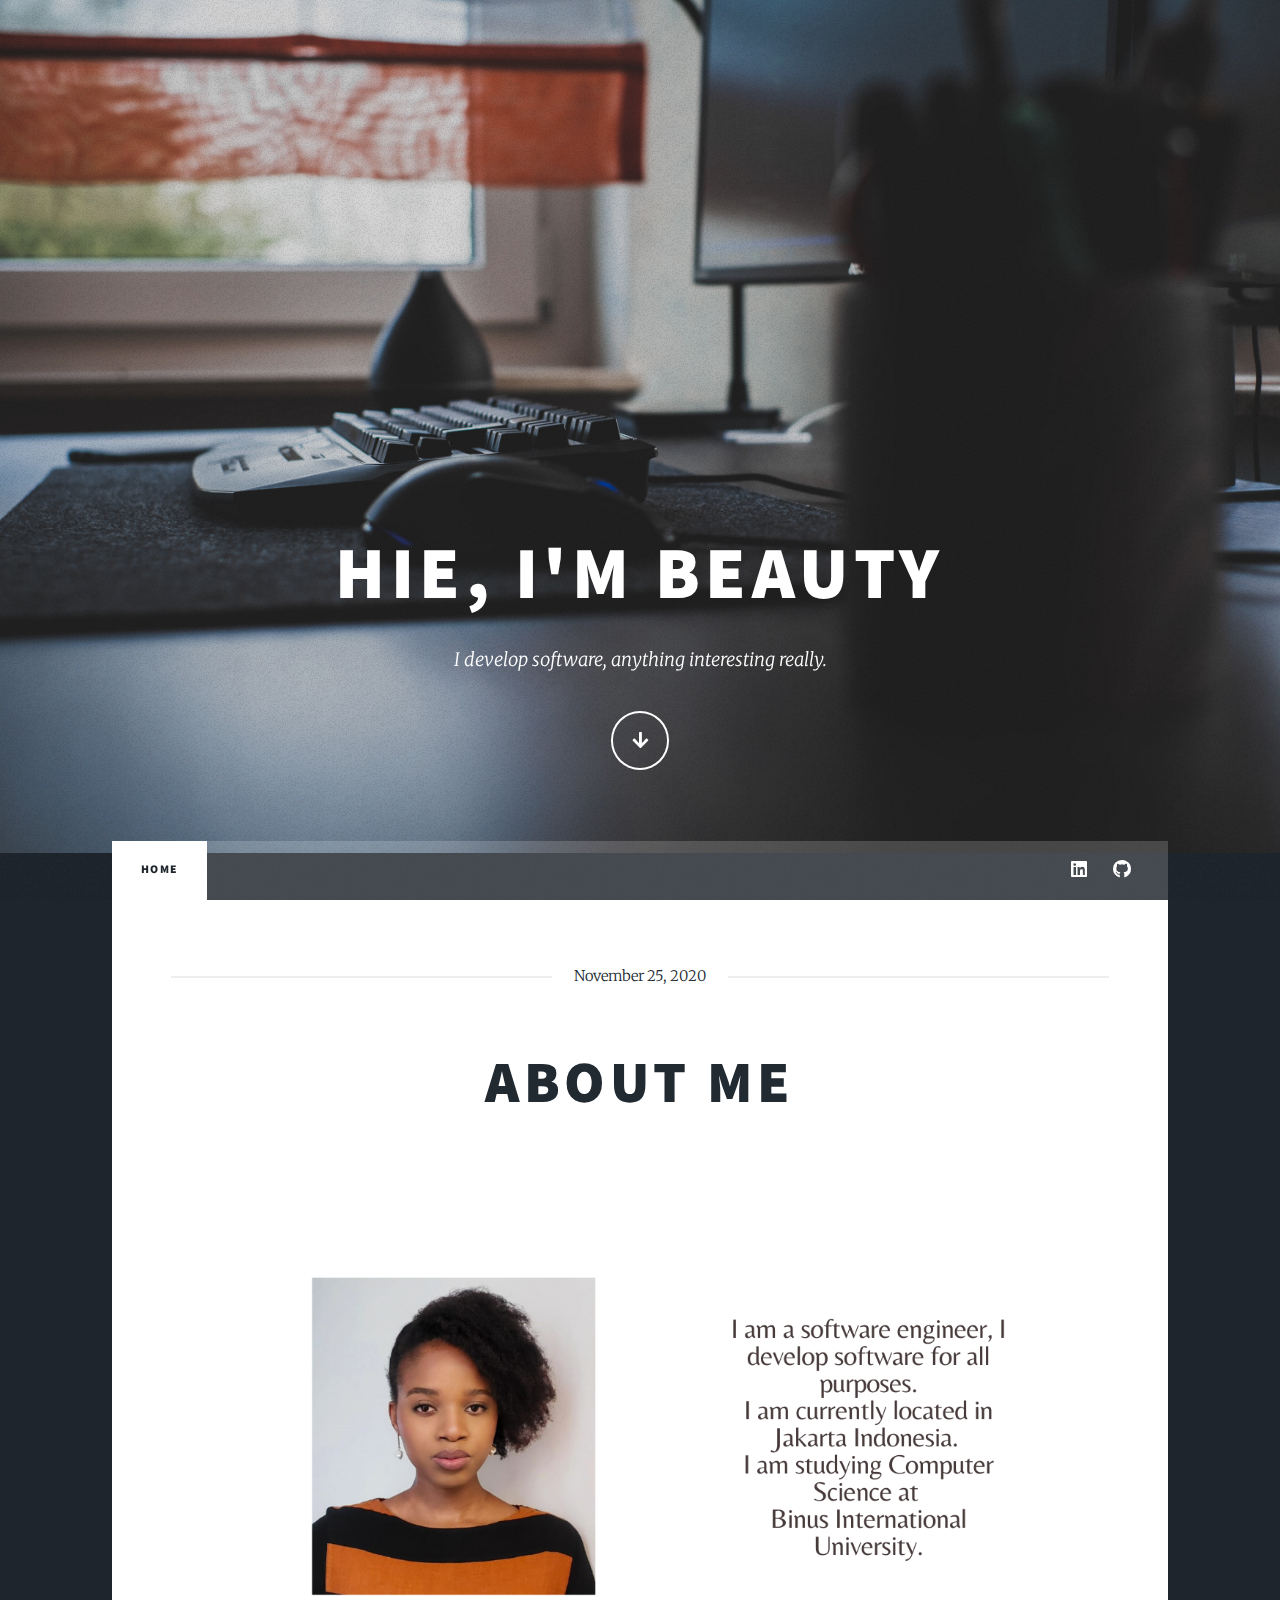
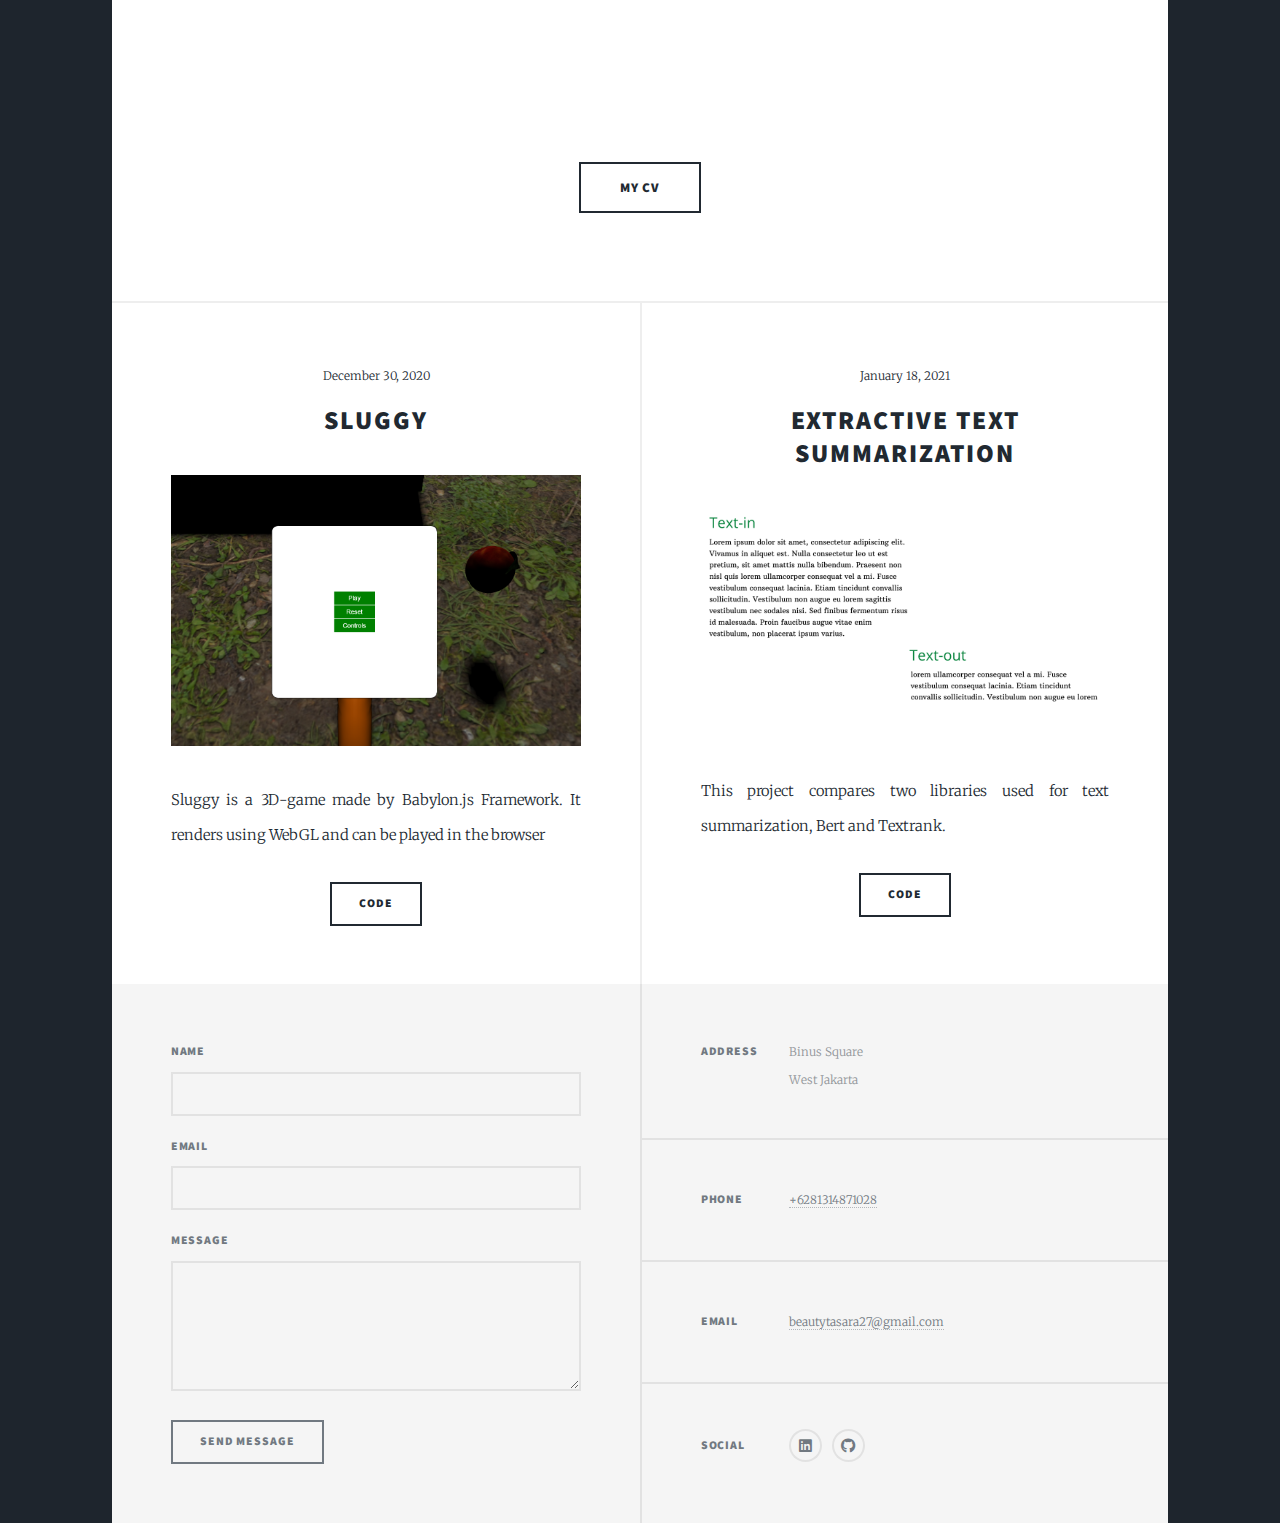
==== index.html @ e4f22d91 "initial commit" ====
<!DOCTYPE HTML>

<html>
	<head>
		<title>Portfolio by Tatenda</title>
		<meta charset="utf-8" />
		<meta name="viewport" content="width=device-width, initial-scale=1, user-scalable=no" />
		<link rel="stylesheet" href="assets/css/main.css" />
		<noscript><link rel="stylesheet" href="assets/css/noscript.css" /></noscript>
	</head>
	<body class="is-preload">

		<!-- Wrapper -->
			<div id="wrapper" class="fade-in">

				<!-- Intro -->
					<div id="intro">
						<h1>Hie, I'm Beauty</h1>
						<p>I develop software, anything interesting really.</p>
						<ul class="actions">
							<li><a href="#header" class="button icon solid solo fa-arrow-down scrolly">Continue</a></li>
						</ul>
					</div>

				<!-- Header -->
					<header id="header">
						<a href="index.html" class="logo">Portfolio</a>
					</header>

				<!-- Nav -->
					<nav id="nav">
						<ul class="links">
							<li class="active"><a href="index.html">Home</a></li>
						</ul>
						<ul class="icons">
							<li><a href="https://www.linkedin.com/in/beauty-tasara-263a631b1" class="icon brands fa-linkedin"><span class="label">Linkedin</span></a></li>
							<li><a href="https://github.com/beautytasara27" class="icon brands fa-github"><span class="label">GitHub</span></a></li>
						</ul>
					</nav>

				<!-- Main -->
					<div id="main">

						<!-- Featured Post -->
							<article class="post featured">
								<header class="major">
									<span class="date">November 25, 2020</span>
									<h2><a href="generic.html">About me</a></h2>
									
								</header>
								<a href="#" class="image main"><img src="images/white.png" alt="" /></a>
								<ul class="actions special">
									<li><a href="https://europa.eu/!tB99vh" class="button large">My CV</a></li>
								</ul>
							</article>

						<!-- Posts -->
							<section class="posts">
								<article>
									<header>
										<span class="date">December 30, 2020</span>
										<h2>Sluggy</h2>
									</header>
									<a href="#" class="image fit"><img src="images/snake.png" alt="" /></a>
									<p>Sluggy is a 3D-game made by Babylon.js Framework. It renders using WebGL and can be played in the browser</p>
									<ul class="actions special">
										<li><a href="https://github.com/beautytasara27/Snake-3D" class="button">Code</a></li>
									</ul>
								</article>
								<article>
									<header>
										<span class="date">January 18, 2021</span>
										<h2><a href="https://docs.google.com/document/d/1-pWzr6bFxeD4vVXHt_oLM9utZjevt7snYj-57j9zfyo/edit?usp=sharing" >Extractive Text Summarization</a></h2>
									</header>
									<a href="#" class="image fit"><img src="images/summarization.png" alt="" /></a>
									<p>This project compares two libraries used for text summarization, Bert and Textrank.</p>
									<ul class="actions special">
										<li><a href="#" class="button">Code</a></li>
									</ul>
								</article>
								<!--<article>
									<header>
										<span class="date">April 18, 2017</span>
										<h2><a href="#">Ante mattis<br />
										interdum dolor</a></h2>
									</header>
									<a href="#" class="image fit"><img src="images/pic04.jpg" alt="" /></a>
									<p>Donec eget ex magna. Interdum et malesuada fames ac ante ipsum primis in faucibus. Pellentesque venenatis dolor imperdiet dolor mattis sagittis magna etiam.</p>
									<ul class="actions special">
										<li><a href="#" class="button">Full Story</a></li>
									</ul>
								</article>
								<article>
									<header>
										<span class="date">April 14, 2017</span>
										<h2><a href="#">Tempus sed<br />
										nulla imperdiet</a></h2>
									</header>
									<a href="#" class="image fit"><img src="images/pic05.jpg" alt="" /></a>
									<p>Donec eget ex magna. Interdum et malesuada fames ac ante ipsum primis in faucibus. Pellentesque venenatis dolor imperdiet dolor mattis sagittis magna etiam.</p>
									<ul class="actions special">
										<li><a href="#" class="button">Full Story</a></li>
									</ul>
								</article>
								<article>
									<header>
										<span class="date">April 11, 2017</span>
										<h2><a href="#">Odio magna<br />
										sed consectetur</a></h2>
									</header>
									<a href="#" class="image fit"><img src="images/pic06.jpg" alt="" /></a>
									<p>Donec eget ex magna. Interdum et malesuada fames ac ante ipsum primis in faucibus. Pellentesque venenatis dolor imperdiet dolor mattis sagittis magna etiam.</p>
									<ul class="actions special">
										<li><a href="#" class="button">Full Story</a></li>
									</ul>
								</article>
								<article>
									<header>
										<span class="date">April 7, 2017</span>
										<h2><a href="#">Augue lorem<br />
										primis vestibulum</a></h2>
									</header>
									<a href="#" class="image fit"><img src="images/pic07.jpg" alt="" /></a>
									<p>Donec eget ex magna. Interdum et malesuada fames ac ante ipsum primis in faucibus. Pellentesque venenatis dolor imperdiet dolor mattis sagittis magna etiam.</p>
									<ul class="actions special">
										<li><a href="#" class="button">Full Story</a></li>
									</ul>
								</article>-->
							</section>

						<!-- Footer -->
						<!--<footer>
								<div class="pagination">
								
									<a href="#" class="page active">1</a>
									<a href="#" class="page">2</a>
									<a href="#" class="page">3</a>
									<span class="extra">&hellip;</span>
									<a href="#" class="page">8</a>
									<a href="#" class="page">9</a>
									<a href="#" class="page">10</a>
									<a href="#" class="next">Next</a>
								</div>
							</footer>
						-->
						

					</div>

				<!-- Footer -->
					<footer id="footer">
						<section>
							<form method="post" action="#">
								<div class="fields">
									<div class="field">
										<label for="name">Name</label>
										<input type="text" name="name" id="name" />
									</div>
									<div class="field">
										<label for="email">Email</label>
										<input type="text" name="email" id="email" />
									</div>
									<div class="field">
										<label for="message">Message</label>
										<textarea name="message" id="message" rows="3"></textarea>
									</div>
								</div>
								<ul class="actions">
									<li><input type="submit" value="Send Message" /></li>
								</ul>
							</form>
						</section>
						<section class="split contact">
							<section class="alt">
								<h3>Address</h3>
								<p>Binus Square<br />
								West Jakarta</p>
							</section>
							<section>
								<h3>Phone</h3>
								<p><a href="#"">+6281314871028</a></p>
							</section>
							<section>
								<h3>Email</h3>
								<p><a href="#">beautytasara27@gmail.com</a></p>
							</section>
							<section>
								<h3>Social</h3>
								<ul class="icons alt">
									<li><a href="https://www.linkedin.com/in/beauty-tasara-263a631b1" class="icon brands alt fa-linkedin"><span class="label">Linkedin</span></a></li>
									<li><a href="https://github.com/beautytasara27" class="icon brands alt fa-github"><span class="label">GitHub</span></a></li>
								</ul>
							</section>
						</section>
					</footer>

				<!-- Copyright
					<div id="copyright">
						<ul><li>&copy; Untitled</li><li>Design: <a href="https://html5up.net">HTML5 UP</a></li></ul>
					</div>-->

			</div>

		<!-- Scripts -->
			<script src="assets/js/jquery.min.js"></script>
			<script src="assets/js/jquery.scrollex.min.js"></script>
			<script src="assets/js/jquery.scrolly.min.js"></script>
			<script src="assets/js/browser.min.js"></script>
			<script src="assets/js/breakpoints.min.js"></script>
			<script src="assets/js/util.js"></script>
			<script src="assets/js/main.js"></script>

	</body>
</html>
---- assets/css/main.css ----
@import url(fontawesome-all.min.css);
@import url("https://fonts.googleapis.com/css?family=Merriweather:300,700,300italic,700italic|Source+Sans+Pro:900");

/*
	Massively by HTML5 UP
	html5up.net | @ajlkn
	Free for personal and commercial use under the CCA 3.0 license (html5up.net/license)
*/

html, body, div, span, applet, object,
iframe, h1, h2, h3, h4, h5, h6, p, blockquote,
pre, a, abbr, acronym, address, big, cite,
code, del, dfn, em, img, ins, kbd, q, s, samp,
small, strike, strong, sub, sup, tt, var, b,
u, i, center, dl, dt, dd, ol, ul, li, fieldset,
form, label, legend, table, caption, tbody,
tfoot, thead, tr, th, td, article, aside,
canvas, details, embed, figure, figcaption,
footer, header, hgroup, menu, nav, output, ruby,
section, summary, time, mark, audio, video {
	margin: 0;
	padding: 0;
	border: 0;
	font-size: 100%;
	font: inherit;
	vertical-align: baseline;}

article, aside, details, figcaption, figure,
footer, header, hgroup, menu, nav, section {
	display: block;}

body {
	line-height: 1;
}

ol, ul {
	list-style: none;
}

blockquote, q {
	quotes: none;
}

	blockquote:before, blockquote:after, q:before, q:after {
		content: '';
		content: none;
	}

table {
	border-collapse: collapse;
	border-spacing: 0;
}

body {
	-webkit-text-size-adjust: none;
}

mark {
	background-color: transparent;
	color: inherit;
}

input::-moz-focus-inner {
	border: 0;
	padding: 0;
}

input, select, textarea {
	-moz-appearance: none;
	-webkit-appearance: none;
	-ms-appearance: none;
	appearance: none;
}

/* Basic */

	@-ms-viewport {
		width: device-width;
	}

	body {
		-ms-overflow-style: scrollbar;
	}

	@media screen and (max-width: 480px) {

		html, body {
			min-width: 320px;
		}

	}

	html {
		box-sizing: border-box;
	}

	*, *:before, *:after {
		box-sizing: inherit;
	}

	body {
		background-color: #1e252d;
	}

		body.is-preload *, body.is-preload *:before, body.is-preload *:after {
			-moz-animation: none !important;
			-webkit-animation: none !important;
			-ms-animation: none !important;
			animation: none !important;
			-moz-transition: none !important;
			-webkit-transition: none !important;
			-ms-transition: none !important;
			transition: none !important;
		}

/* Type */

	html {
		font-size: 16pt;
	}

		@media screen and (max-width: 1680px) {

			html {
				font-size: 12pt;
			}

		}

		@media screen and (max-width: 1280px) {

			html {
				font-size: 11pt;
			}

		}

		@media screen and (max-width: 360px) {

			html {
				font-size: 10pt;
			}

		}

	body {
		color: #212931;
	}

	body, input, select, textarea {
		font-family: "Merriweather", Georgia, serif;
		font-weight: 300;
		font-size: 1rem;
		line-height: 2.375;
	}

	a {
		-moz-transition: color 0.2s ease-in-out, background-color 0.2s ease-in-out, border-color 0.2s ease-in-out, box-shadow 0.2s ease-in-out;
		-webkit-transition: color 0.2s ease-in-out, background-color 0.2s ease-in-out, border-color 0.2s ease-in-out, box-shadow 0.2s ease-in-out;
		-ms-transition: color 0.2s ease-in-out, background-color 0.2s ease-in-out, border-color 0.2s ease-in-out, box-shadow 0.2s ease-in-out;
		transition: color 0.2s ease-in-out, background-color 0.2s ease-in-out, border-color 0.2s ease-in-out, box-shadow 0.2s ease-in-out;
		border-bottom: dotted 1px;
		text-decoration: none;
	}

		a:hover {
			border-bottom-color: transparent;
		}

	strong, b {
		font-weight: 600;
	}

	em, i {
		font-style: italic;
	}

	p {
		text-align: justify;
		margin: 0 0 2rem 0;
	}

	h1, h2, h3, h4, h5, h6 {
		font-family: "Source Sans Pro", Helvetica, sans-serif;
		font-weight: 900;
		line-height: 1.5;
		letter-spacing: 0.075em;
		text-transform: uppercase;
		margin: 0 0 1rem 0;
	}

		h1 a, h2 a, h3 a, h4 a, h5 a, h6 a {
			border-bottom: 0;
			color: inherit;
			text-decoration: none;
		}

	h1 {
		font-size: 4rem;
		line-height: 1.1;
		margin: 0 0 2rem 0;
	}

	h2 {
		font-size: 1.75rem;
		line-height: 1.3;
		margin: 0 0 1.5rem 0;
	}

	h3 {
		font-size: 1.25rem;
		margin: 0 0 1.5rem 0;
	}

	h4 {
		font-size: 1rem;
	}

	h5 {
		font-size: 0.9rem;
	}

	h6 {
		font-size: 0.8rem;
	}

	sub {
		font-size: 0.8rem;
		position: relative;
		top: 0.5rem;
	}

	sup {
		font-size: 0.8rem;
		position: relative;
		top: -0.5rem;
	}

	blockquote {
		border-left: solid 4px;
		font-style: italic;
		margin: 0 0 2rem 0;
		padding: 0.5rem 0 0.5rem 2rem;
	}

	code {
		border: solid 2px;
		font-family: "Courier New", monospace;
		font-size: 0.9rem;
		margin: 0 0.25rem;
		padding: 0.25rem 0.65rem;
	}

	pre {
		-webkit-overflow-scrolling: touch;
		font-family: "Courier New", monospace;
		font-size: 0.9rem;
		margin: 0 0 2rem 0;
	}

		pre code {
			display: block;
			line-height: 1.75;
			padding: 1rem 1.5rem;
			overflow-x: auto;
		}

	hr {
		border: 0;
		border-bottom: solid 2px;
		margin: 3rem 0;
	}

		hr.major {
			margin: 5rem 0;
		}

	.align-left {
		text-align: left;
	}

	.align-center {
		text-align: center;
	}

	.align-right {
		text-align: right;
	}

	input, select, textarea {
		color: #212931;
	}

	a {
		color: #212931;
		border-bottom-color: rgba(33, 41, 49, 0.5);
	}

		a:hover {
			border-bottom-color: transparent;
			color: #18bfef !important;
		}

	strong, b {
		color: #212931;
	}

	h1, h2, h3, h4, h5, h6 {
		color: #212931;
	}

	blockquote {
		border-left-color: #eeeeee;
	}

	code {
		background: rgba(220, 220, 220, 0.25);
		border-color: #eeeeee;
	}

	hr {
		border-bottom-color: #eeeeee;
	}

/* Row */

	.row {
		display: flex;
		flex-wrap: wrap;
		box-sizing: border-box;
		align-items: stretch;
	}

		.row > * {
			box-sizing: border-box;
		}

		.row.gtr-uniform > * > :last-child {
			margin-bottom: 0;
		}

		.row.aln-left {
			justify-content: flex-start;
		}

		.row.aln-center {
			justify-content: center;
		}

		.row.aln-right {
			justify-content: flex-end;
		}

		.row.aln-top {
			align-items: flex-start;
		}

		.row.aln-middle {
			align-items: center;
		}

		.row.aln-bottom {
			align-items: flex-end;
		}

		.row > .imp {
			order: -1;
		}

		.row > .col-1 {
			width: 8.33333%;
		}

		.row > .off-1 {
			margin-left: 8.33333%;
		}

		.row > .col-2 {
			width: 16.66667%;
		}

		.row > .off-2 {
			margin-left: 16.66667%;
		}

		.row > .col-3 {
			width: 25%;
		}

		.row > .off-3 {
			margin-left: 25%;
		}

		.row > .col-4 {
			width: 33.33333%;
		}

		.row > .off-4 {
			margin-left: 33.33333%;
		}

		.row > .col-5 {
			width: 41.66667%;
		}

		.row > .off-5 {
			margin-left: 41.66667%;
		}

		.row > .col-6 {
			width: 50%;
		}

		.row > .off-6 {
			margin-left: 50%;
		}

		.row > .col-7 {
			width: 58.33333%;
		}

		.row > .off-7 {
			margin-left: 58.33333%;
		}

		.row > .col-8 {
			width: 66.66667%;
		}

		.row > .off-8 {
			margin-left: 66.66667%;
		}

		.row > .col-9 {
			width: 75%;
		}

		.row > .off-9 {
			margin-left: 75%;
		}

		.row > .col-10 {
			width: 83.33333%;
		}

		.row > .off-10 {
			margin-left: 83.33333%;
		}

		.row > .col-11 {
			width: 91.66667%;
		}

		.row > .off-11 {
			margin-left: 91.66667%;
		}

		.row > .col-12 {
			width: 100%;
		}

		.row > .off-12 {
			margin-left: 100%;
		}

		.row.gtr-0 {
			margin-top: 0;
			margin-left: 0rem;
		}

			.row.gtr-0 > * {
				padding: 0 0 0 0rem;
			}

			.row.gtr-0.gtr-uniform {
				margin-top: 0rem;
			}

				.row.gtr-0.gtr-uniform > * {
					padding-top: 0rem;
				}

		.row.gtr-25 {
			margin-top: 0;
			margin-left: -0.375rem;
		}

			.row.gtr-25 > * {
				padding: 0 0 0 0.375rem;
			}

			.row.gtr-25.gtr-uniform {
				margin-top: -0.375rem;
			}

				.row.gtr-25.gtr-uniform > * {
					padding-top: 0.375rem;
				}

		.row.gtr-50 {
			margin-top: 0;
			margin-left: -0.75rem;
		}

			.row.gtr-50 > * {
				padding: 0 0 0 0.75rem;
			}

			.row.gtr-50.gtr-uniform {
				margin-top: -0.75rem;
			}

				.row.gtr-50.gtr-uniform > * {
					padding-top: 0.75rem;
				}

		.row {
			margin-top: 0;
			margin-left: -1.5rem;
		}

			.row > * {
				padding: 0 0 0 1.5rem;
			}

			.row.gtr-uniform {
				margin-top: -1.5rem;
			}

				.row.gtr-uniform > * {
					padding-top: 1.5rem;
				}

		.row.gtr-150 {
			margin-top: 0;
			margin-left: -2.25rem;
		}

			.row.gtr-150 > * {
				padding: 0 0 0 2.25rem;
			}

			.row.gtr-150.gtr-uniform {
				margin-top: -2.25rem;
			}

				.row.gtr-150.gtr-uniform > * {
					padding-top: 2.25rem;
				}

		.row.gtr-200 {
			margin-top: 0;
			margin-left: -3rem;
		}

			.row.gtr-200 > * {
				padding: 0 0 0 3rem;
			}

			.row.gtr-200.gtr-uniform {
				margin-top: -3rem;
			}

				.row.gtr-200.gtr-uniform > * {
					padding-top: 3rem;
				}

		@media screen and (max-width: 1680px) {

			.row {
				display: flex;
				flex-wrap: wrap;
				box-sizing: border-box;
				align-items: stretch;
			}

				.row > * {
					box-sizing: border-box;
				}

				.row.gtr-uniform > * > :last-child {
					margin-bottom: 0;
				}

				.row.aln-left {
					justify-content: flex-start;
				}

				.row.aln-center {
					justify-content: center;
				}

				.row.aln-right {
					justify-content: flex-end;
				}

				.row.aln-top {
					align-items: flex-start;
				}

				.row.aln-middle {
					align-items: center;
				}

				.row.aln-bottom {
					align-items: flex-end;
				}

				.row > .imp-xlarge {
					order: -1;
				}

				.row > .col-1-xlarge {
					width: 8.33333%;
				}

				.row > .off-1-xlarge {
					margin-left: 8.33333%;
				}

				.row > .col-2-xlarge {
					width: 16.66667%;
				}

				.row > .off-2-xlarge {
					margin-left: 16.66667%;
				}

				.row > .col-3-xlarge {
					width: 25%;
				}

				.row > .off-3-xlarge {
					margin-left: 25%;
				}

				.row > .col-4-xlarge {
					width: 33.33333%;
				}

				.row > .off-4-xlarge {
					margin-left: 33.33333%;
				}

				.row > .col-5-xlarge {
					width: 41.66667%;
				}

				.row > .off-5-xlarge {
					margin-left: 41.66667%;
				}

				.row > .col-6-xlarge {
					width: 50%;
				}

				.row > .off-6-xlarge {
					margin-left: 50%;
				}

				.row > .col-7-xlarge {
					width: 58.33333%;
				}

				.row > .off-7-xlarge {
					margin-left: 58.33333%;
				}

				.row > .col-8-xlarge {
					width: 66.66667%;
				}

				.row > .off-8-xlarge {
					margin-left: 66.66667%;
				}

				.row > .col-9-xlarge {
					width: 75%;
				}

				.row > .off-9-xlarge {
					margin-left: 75%;
				}

				.row > .col-10-xlarge {
					width: 83.33333%;
				}

				.row > .off-10-xlarge {
					margin-left: 83.33333%;
				}

				.row > .col-11-xlarge {
					width: 91.66667%;
				}

				.row > .off-11-xlarge {
					margin-left: 91.66667%;
				}

				.row > .col-12-xlarge {
					width: 100%;
				}

				.row > .off-12-xlarge {
					margin-left: 100%;
				}

				.row.gtr-0 {
					margin-top: 0;
					margin-left: 0rem;
				}

					.row.gtr-0 > * {
						padding: 0 0 0 0rem;
					}

					.row.gtr-0.gtr-uniform {
						margin-top: 0rem;
					}

						.row.gtr-0.gtr-uniform > * {
							padding-top: 0rem;
						}

				.row.gtr-25 {
					margin-top: 0;
					margin-left: -0.375rem;
				}

					.row.gtr-25 > * {
						padding: 0 0 0 0.375rem;
					}

					.row.gtr-25.gtr-uniform {
						margin-top: -0.375rem;
					}

						.row.gtr-25.gtr-uniform > * {
							padding-top: 0.375rem;
						}

				.row.gtr-50 {
					margin-top: 0;
					margin-left: -0.75rem;
				}

					.row.gtr-50 > * {
						padding: 0 0 0 0.75rem;
					}

					.row.gtr-50.gtr-uniform {
						margin-top: -0.75rem;
					}

						.row.gtr-50.gtr-uniform > * {
							padding-top: 0.75rem;
						}

				.row {
					margin-top: 0;
					margin-left: -1.5rem;
				}

					.row > * {
						padding: 0 0 0 1.5rem;
					}

					.row.gtr-uniform {
						margin-top: -1.5rem;
					}

						.row.gtr-uniform > * {
							padding-top: 1.5rem;
						}

				.row.gtr-150 {
					margin-top: 0;
					margin-left: -2.25rem;
				}

					.row.gtr-150 > * {
						padding: 0 0 0 2.25rem;
					}

					.row.gtr-150.gtr-uniform {
						margin-top: -2.25rem;
					}

						.row.gtr-150.gtr-uniform > * {
							padding-top: 2.25rem;
						}

				.row.gtr-200 {
					margin-top: 0;
					margin-left: -3rem;
				}

					.row.gtr-200 > * {
						padding: 0 0 0 3rem;
					}

					.row.gtr-200.gtr-uniform {
						margin-top: -3rem;
					}

						.row.gtr-200.gtr-uniform > * {
							padding-top: 3rem;
						}

		}

		@media screen and (max-width: 1280px) {

			.row {
				display: flex;
				flex-wrap: wrap;
				box-sizing: border-box;
				align-items: stretch;
			}

				.row > * {
					box-sizing: border-box;
				}

				.row.gtr-uniform > * > :last-child {
					margin-bottom: 0;
				}

				.row.aln-left {
					justify-content: flex-start;
				}

				.row.aln-center {
					justify-content: center;
				}

				.row.aln-right {
					justify-content: flex-end;
				}

				.row.aln-top {
					align-items: flex-start;
				}

				.row.aln-middle {
					align-items: center;
				}

				.row.aln-bottom {
					align-items: flex-end;
				}

				.row > .imp-large {
					order: -1;
				}

				.row > .col-1-large {
					width: 8.33333%;
				}

				.row > .off-1-large {
					margin-left: 8.33333%;
				}

				.row > .col-2-large {
					width: 16.66667%;
				}

				.row > .off-2-large {
					margin-left: 16.66667%;
				}

				.row > .col-3-large {
					width: 25%;
				}

				.row > .off-3-large {
					margin-left: 25%;
				}

				.row > .col-4-large {
					width: 33.33333%;
				}

				.row > .off-4-large {
					margin-left: 33.33333%;
				}

				.row > .col-5-large {
					width: 41.66667%;
				}

				.row > .off-5-large {
					margin-left: 41.66667%;
				}

				.row > .col-6-large {
					width: 50%;
				}

				.row > .off-6-large {
					margin-left: 50%;
				}

				.row > .col-7-large {
					width: 58.33333%;
				}

				.row > .off-7-large {
					margin-left: 58.33333%;
				}

				.row > .col-8-large {
					width: 66.66667%;
				}

				.row > .off-8-large {
					margin-left: 66.66667%;
				}

				.row > .col-9-large {
					width: 75%;
				}

				.row > .off-9-large {
					margin-left: 75%;
				}

				.row > .col-10-large {
					width: 83.33333%;
				}

				.row > .off-10-large {
					margin-left: 83.33333%;
				}

				.row > .col-11-large {
					width: 91.66667%;
				}

				.row > .off-11-large {
					margin-left: 91.66667%;
				}

				.row > .col-12-large {
					width: 100%;
				}

				.row > .off-12-large {
					margin-left: 100%;
				}

				.row.gtr-0 {
					margin-top: 0;
					margin-left: 0rem;
				}

					.row.gtr-0 > * {
						padding: 0 0 0 0rem;
					}

					.row.gtr-0.gtr-uniform {
						margin-top: 0rem;
					}

						.row.gtr-0.gtr-uniform > * {
							padding-top: 0rem;
						}

				.row.gtr-25 {
					margin-top: 0;
					margin-left: -0.375rem;
				}

					.row.gtr-25 > * {
						padding: 0 0 0 0.375rem;
					}

					.row.gtr-25.gtr-uniform {
						margin-top: -0.375rem;
					}

						.row.gtr-25.gtr-uniform > * {
							padding-top: 0.375rem;
						}

				.row.gtr-50 {
					margin-top: 0;
					margin-left: -0.75rem;
				}

					.row.gtr-50 > * {
						padding: 0 0 0 0.75rem;
					}

					.row.gtr-50.gtr-uniform {
						margin-top: -0.75rem;
					}

						.row.gtr-50.gtr-uniform > * {
							padding-top: 0.75rem;
						}

				.row {
					margin-top: 0;
					margin-left: -1.5rem;
				}

					.row > * {
						padding: 0 0 0 1.5rem;
					}

					.row.gtr-uniform {
						margin-top: -1.5rem;
					}

						.row.gtr-uniform > * {
							padding-top: 1.5rem;
						}

				.row.gtr-150 {
					margin-top: 0;
					margin-left: -2.25rem;
				}

					.row.gtr-150 > * {
						padding: 0 0 0 2.25rem;
					}

					.row.gtr-150.gtr-uniform {
						margin-top: -2.25rem;
					}

						.row.gtr-150.gtr-uniform > * {
							padding-top: 2.25rem;
						}

				.row.gtr-200 {
					margin-top: 0;
					margin-left: -3rem;
				}

					.row.gtr-200 > * {
						padding: 0 0 0 3rem;
					}

					.row.gtr-200.gtr-uniform {
						margin-top: -3rem;
					}

						.row.gtr-200.gtr-uniform > * {
							padding-top: 3rem;
						}

		}

		@media screen and (max-width: 980px) {

			.row {
				display: flex;
				flex-wrap: wrap;
				box-sizing: border-box;
				align-items: stretch;
			}

				.row > * {
					box-sizing: border-box;
				}

				.row.gtr-uniform > * > :last-child {
					margin-bottom: 0;
				}

				.row.aln-left {
					justify-content: flex-start;
				}

				.row.aln-center {
					justify-content: center;
				}

				.row.aln-right {
					justify-content: flex-end;
				}

				.row.aln-top {
					align-items: flex-start;
				}

				.row.aln-middle {
					align-items: center;
				}

				.row.aln-bottom {
					align-items: flex-end;
				}

				.row > .imp-medium {
					order: -1;
				}

				.row > .col-1-medium {
					width: 8.33333%;
				}

				.row > .off-1-medium {
					margin-left: 8.33333%;
				}

				.row > .col-2-medium {
					width: 16.66667%;
				}

				.row > .off-2-medium {
					margin-left: 16.66667%;
				}

				.row > .col-3-medium {
					width: 25%;
				}

				.row > .off-3-medium {
					margin-left: 25%;
				}

				.row > .col-4-medium {
					width: 33.33333%;
				}

				.row > .off-4-medium {
					margin-left: 33.33333%;
				}

				.row > .col-5-medium {
					width: 41.66667%;
				}

				.row > .off-5-medium {
					margin-left: 41.66667%;
				}

				.row > .col-6-medium {
					width: 50%;
				}

				.row > .off-6-medium {
					margin-left: 50%;
				}

				.row > .col-7-medium {
					width: 58.33333%;
				}

				.row > .off-7-medium {
					margin-left: 58.33333%;
				}

				.row > .col-8-medium {
					width: 66.66667%;
				}

				.row > .off-8-medium {
					margin-left: 66.66667%;
				}

				.row > .col-9-medium {
					width: 75%;
				}

				.row > .off-9-medium {
					margin-left: 75%;
				}

				.row > .col-10-medium {
					width: 83.33333%;
				}

				.row > .off-10-medium {
					margin-left: 83.33333%;
				}

				.row > .col-11-medium {
					width: 91.66667%;
				}

				.row > .off-11-medium {
					margin-left: 91.66667%;
				}

				.row > .col-12-medium {
					width: 100%;
				}

				.row > .off-12-medium {
					margin-left: 100%;
				}

				.row.gtr-0 {
					margin-top: 0;
					margin-left: 0rem;
				}

					.row.gtr-0 > * {
						padding: 0 0 0 0rem;
					}

					.row.gtr-0.gtr-uniform {
						margin-top: 0rem;
					}

						.row.gtr-0.gtr-uniform > * {
							padding-top: 0rem;
						}

				.row.gtr-25 {
					margin-top: 0;
					margin-left: -0.375rem;
				}

					.row.gtr-25 > * {
						padding: 0 0 0 0.375rem;
					}

					.row.gtr-25.gtr-uniform {
						margin-top: -0.375rem;
					}

						.row.gtr-25.gtr-uniform > * {
							padding-top: 0.375rem;
						}

				.row.gtr-50 {
					margin-top: 0;
					margin-left: -0.75rem;
				}

					.row.gtr-50 > * {
						padding: 0 0 0 0.75rem;
					}

					.row.gtr-50.gtr-uniform {
						margin-top: -0.75rem;
					}

						.row.gtr-50.gtr-uniform > * {
							padding-top: 0.75rem;
						}

				.row {
					margin-top: 0;
					margin-left: -1.5rem;
				}

					.row > * {
						padding: 0 0 0 1.5rem;
					}

					.row.gtr-uniform {
						margin-top: -1.5rem;
					}

						.row.gtr-uniform > * {
							padding-top: 1.5rem;
						}

				.row.gtr-150 {
					margin-top: 0;
					margin-left: -2.25rem;
				}

					.row.gtr-150 > * {
						padding: 0 0 0 2.25rem;
					}

					.row.gtr-150.gtr-uniform {
						margin-top: -2.25rem;
					}

						.row.gtr-150.gtr-uniform > * {
							padding-top: 2.25rem;
						}

				.row.gtr-200 {
					margin-top: 0;
					margin-left: -3rem;
				}

					.row.gtr-200 > * {
						padding: 0 0 0 3rem;
					}

					.row.gtr-200.gtr-uniform {
						margin-top: -3rem;
					}

						.row.gtr-200.gtr-uniform > * {
							padding-top: 3rem;
						}

		}

		@media screen and (max-width: 736px) {

			.row {
				display: flex;
				flex-wrap: wrap;
				box-sizing: border-box;
				align-items: stretch;
			}

				.row > * {
					box-sizing: border-box;
				}

				.row.gtr-uniform > * > :last-child {
					margin-bottom: 0;
				}

				.row.aln-left {
					justify-content: flex-start;
				}

				.row.aln-center {
					justify-content: center;
				}

				.row.aln-right {
					justify-content: flex-end;
				}

				.row.aln-top {
					align-items: flex-start;
				}

				.row.aln-middle {
					align-items: center;
				}

				.row.aln-bottom {
					align-items: flex-end;
				}

				.row > .imp-small {
					order: -1;
				}

				.row > .col-1-small {
					width: 8.33333%;
				}

				.row > .off-1-small {
					margin-left: 8.33333%;
				}

				.row > .col-2-small {
					width: 16.66667%;
				}

				.row > .off-2-small {
					margin-left: 16.66667%;
				}

				.row > .col-3-small {
					width: 25%;
				}

				.row > .off-3-small {
					margin-left: 25%;
				}

				.row > .col-4-small {
					width: 33.33333%;
				}

				.row > .off-4-small {
					margin-left: 33.33333%;
				}

				.row > .col-5-small {
					width: 41.66667%;
				}

				.row > .off-5-small {
					margin-left: 41.66667%;
				}

				.row > .col-6-small {
					width: 50%;
				}

				.row > .off-6-small {
					margin-left: 50%;
				}

				.row > .col-7-small {
					width: 58.33333%;
				}

				.row > .off-7-small {
					margin-left: 58.33333%;
				}

				.row > .col-8-small {
					width: 66.66667%;
				}

				.row > .off-8-small {
					margin-left: 66.66667%;
				}

				.row > .col-9-small {
					width: 75%;
				}

				.row > .off-9-small {
					margin-left: 75%;
				}

				.row > .col-10-small {
					width: 83.33333%;
				}

				.row > .off-10-small {
					margin-left: 83.33333%;
				}

				.row > .col-11-small {
					width: 91.66667%;
				}

				.row > .off-11-small {
					margin-left: 91.66667%;
				}

				.row > .col-12-small {
					width: 100%;
				}

				.row > .off-12-small {
					margin-left: 100%;
				}

				.row.gtr-0 {
					margin-top: 0;
					margin-left: 0rem;
				}

					.row.gtr-0 > * {
						padding: 0 0 0 0rem;
					}

					.row.gtr-0.gtr-uniform {
						margin-top: 0rem;
					}

						.row.gtr-0.gtr-uniform > * {
							padding-top: 0rem;
						}

				.row.gtr-25 {
					margin-top: 0;
					margin-left: -0.375rem;
				}

					.row.gtr-25 > * {
						padding: 0 0 0 0.375rem;
					}

					.row.gtr-25.gtr-uniform {
						margin-top: -0.375rem;
					}

						.row.gtr-25.gtr-uniform > * {
							padding-top: 0.375rem;
						}

				.row.gtr-50 {
					margin-top: 0;
					margin-left: -0.75rem;
				}

					.row.gtr-50 > * {
						padding: 0 0 0 0.75rem;
					}

					.row.gtr-50.gtr-uniform {
						margin-top: -0.75rem;
					}

						.row.gtr-50.gtr-uniform > * {
							padding-top: 0.75rem;
						}

				.row {
					margin-top: 0;
					margin-left: -1.5rem;
				}

					.row > * {
						padding: 0 0 0 1.5rem;
					}

					.row.gtr-uniform {
						margin-top: -1.5rem;
					}

						.row.gtr-uniform > * {
							padding-top: 1.5rem;
						}

				.row.gtr-150 {
					margin-top: 0;
					margin-left: -2.25rem;
				}

					.row.gtr-150 > * {
						padding: 0 0 0 2.25rem;
					}

					.row.gtr-150.gtr-uniform {
						margin-top: -2.25rem;
					}

						.row.gtr-150.gtr-uniform > * {
							padding-top: 2.25rem;
						}

				.row.gtr-200 {
					margin-top: 0;
					margin-left: -3rem;
				}

					.row.gtr-200 > * {
						padding: 0 0 0 3rem;
					}

					.row.gtr-200.gtr-uniform {
						margin-top: -3rem;
					}

						.row.gtr-200.gtr-uniform > * {
							padding-top: 3rem;
						}

		}

		@media screen and (max-width: 480px) {

			.row {
				display: flex;
				flex-wrap: wrap;
				box-sizing: border-box;
				align-items: stretch;
			}

				.row > * {
					box-sizing: border-box;
				}

				.row.gtr-uniform > * > :last-child {
					margin-bottom: 0;
				}

				.row.aln-left {
					justify-content: flex-start;
				}

				.row.aln-center {
					justify-content: center;
				}

				.row.aln-right {
					justify-content: flex-end;
				}

				.row.aln-top {
					align-items: flex-start;
				}

				.row.aln-middle {
					align-items: center;
				}

				.row.aln-bottom {
					align-items: flex-end;
				}

				.row > .imp-xsmall {
					order: -1;
				}

				.row > .col-1-xsmall {
					width: 8.33333%;
				}

				.row > .off-1-xsmall {
					margin-left: 8.33333%;
				}

				.row > .col-2-xsmall {
					width: 16.66667%;
				}

				.row > .off-2-xsmall {
					margin-left: 16.66667%;
				}

				.row > .col-3-xsmall {
					width: 25%;
				}

				.row > .off-3-xsmall {
					margin-left: 25%;
				}

				.row > .col-4-xsmall {
					width: 33.33333%;
				}

				.row > .off-4-xsmall {
					margin-left: 33.33333%;
				}

				.row > .col-5-xsmall {
					width: 41.66667%;
				}

				.row > .off-5-xsmall {
					margin-left: 41.66667%;
				}

				.row > .col-6-xsmall {
					width: 50%;
				}

				.row > .off-6-xsmall {
					margin-left: 50%;
				}

				.row > .col-7-xsmall {
					width: 58.33333%;
				}

				.row > .off-7-xsmall {
					margin-left: 58.33333%;
				}

				.row > .col-8-xsmall {
					width: 66.66667%;
				}

				.row > .off-8-xsmall {
					margin-left: 66.66667%;
				}

				.row > .col-9-xsmall {
					width: 75%;
				}

				.row > .off-9-xsmall {
					margin-left: 75%;
				}

				.row > .col-10-xsmall {
					width: 83.33333%;
				}

				.row > .off-10-xsmall {
					margin-left: 83.33333%;
				}

				.row > .col-11-xsmall {
					width: 91.66667%;
				}

				.row > .off-11-xsmall {
					margin-left: 91.66667%;
				}

				.row > .col-12-xsmall {
					width: 100%;
				}

				.row > .off-12-xsmall {
					margin-left: 100%;
				}

				.row.gtr-0 {
					margin-top: 0;
					margin-left: 0rem;
				}

					.row.gtr-0 > * {
						padding: 0 0 0 0rem;
					}

					.row.gtr-0.gtr-uniform {
						margin-top: 0rem;
					}

						.row.gtr-0.gtr-uniform > * {
							padding-top: 0rem;
						}

				.row.gtr-25 {
					margin-top: 0;
					margin-left: -0.375rem;
				}

					.row.gtr-25 > * {
						padding: 0 0 0 0.375rem;
					}

					.row.gtr-25.gtr-uniform {
						margin-top: -0.375rem;
					}

						.row.gtr-25.gtr-uniform > * {
							padding-top: 0.375rem;
						}

				.row.gtr-50 {
					margin-top: 0;
					margin-left: -0.75rem;
				}

					.row.gtr-50 > * {
						padding: 0 0 0 0.75rem;
					}

					.row.gtr-50.gtr-uniform {
						margin-top: -0.75rem;
					}

						.row.gtr-50.gtr-uniform > * {
							padding-top: 0.75rem;
						}

				.row {
					margin-top: 0;
					margin-left: -1.5rem;
				}

					.row > * {
						padding: 0 0 0 1.5rem;
					}

					.row.gtr-uniform {
						margin-top: -1.5rem;
					}

						.row.gtr-uniform > * {
							padding-top: 1.5rem;
						}

				.row.gtr-150 {
					margin-top: 0;
					margin-left: -2.25rem;
				}

					.row.gtr-150 > * {
						padding: 0 0 0 2.25rem;
					}

					.row.gtr-150.gtr-uniform {
						margin-top: -2.25rem;
					}

						.row.gtr-150.gtr-uniform > * {
							padding-top: 2.25rem;
						}

				.row.gtr-200 {
					margin-top: 0;
					margin-left: -3rem;
				}

					.row.gtr-200 > * {
						padding: 0 0 0 3rem;
					}

					.row.gtr-200.gtr-uniform {
						margin-top: -3rem;
					}

						.row.gtr-200.gtr-uniform > * {
							padding-top: 3rem;
						}

		}

		@media screen and (max-width: 360px) {

			.row {
				display: flex;
				flex-wrap: wrap;
				box-sizing: border-box;
				align-items: stretch;
			}

				.row > * {
					box-sizing: border-box;
				}

				.row.gtr-uniform > * > :last-child {
					margin-bottom: 0;
				}

				.row.aln-left {
					justify-content: flex-start;
				}

				.row.aln-center {
					justify-content: center;
				}

				.row.aln-right {
					justify-content: flex-end;
				}

				.row.aln-top {
					align-items: flex-start;
				}

				.row.aln-middle {
					align-items: center;
				}

				.row.aln-bottom {
					align-items: flex-end;
				}

				.row > .imp-xxsmall {
					order: -1;
				}

				.row > .col-1-xxsmall {
					width: 8.33333%;
				}

				.row > .off-1-xxsmall {
					margin-left: 8.33333%;
				}

				.row > .col-2-xxsmall {
					width: 16.66667%;
				}

				.row > .off-2-xxsmall {
					margin-left: 16.66667%;
				}

				.row > .col-3-xxsmall {
					width: 25%;
				}

				.row > .off-3-xxsmall {
					margin-left: 25%;
				}

				.row > .col-4-xxsmall {
					width: 33.33333%;
				}

				.row > .off-4-xxsmall {
					margin-left: 33.33333%;
				}

				.row > .col-5-xxsmall {
					width: 41.66667%;
				}

				.row > .off-5-xxsmall {
					margin-left: 41.66667%;
				}

				.row > .col-6-xxsmall {
					width: 50%;
				}

				.row > .off-6-xxsmall {
					margin-left: 50%;
				}

				.row > .col-7-xxsmall {
					width: 58.33333%;
				}

				.row > .off-7-xxsmall {
					margin-left: 58.33333%;
				}

				.row > .col-8-xxsmall {
					width: 66.66667%;
				}

				.row > .off-8-xxsmall {
					margin-left: 66.66667%;
				}

				.row > .col-9-xxsmall {
					width: 75%;
				}

				.row > .off-9-xxsmall {
					margin-left: 75%;
				}

				.row > .col-10-xxsmall {
					width: 83.33333%;
				}

				.row > .off-10-xxsmall {
					margin-left: 83.33333%;
				}

				.row > .col-11-xxsmall {
					width: 91.66667%;
				}

				.row > .off-11-xxsmall {
					margin-left: 91.66667%;
				}

				.row > .col-12-xxsmall {
					width: 100%;
				}

				.row > .off-12-xxsmall {
					margin-left: 100%;
				}

				.row.gtr-0 {
					margin-top: 0;
					margin-left: 0rem;
				}

					.row.gtr-0 > * {
						padding: 0 0 0 0rem;
					}

					.row.gtr-0.gtr-uniform {
						margin-top: 0rem;
					}

						.row.gtr-0.gtr-uniform > * {
							padding-top: 0rem;
						}

				.row.gtr-25 {
					margin-top: 0;
					margin-left: -0.375rem;
				}

					.row.gtr-25 > * {
						padding: 0 0 0 0.375rem;
					}

					.row.gtr-25.gtr-uniform {
						margin-top: -0.375rem;
					}

						.row.gtr-25.gtr-uniform > * {
							padding-top: 0.375rem;
						}

				.row.gtr-50 {
					margin-top: 0;
					margin-left: -0.75rem;
				}

					.row.gtr-50 > * {
						padding: 0 0 0 0.75rem;
					}

					.row.gtr-50.gtr-uniform {
						margin-top: -0.75rem;
					}

						.row.gtr-50.gtr-uniform > * {
							padding-top: 0.75rem;
						}

				.row {
					margin-top: 0;
					margin-left: -1.5rem;
				}

					.row > * {
						padding: 0 0 0 1.5rem;
					}

					.row.gtr-uniform {
						margin-top: -1.5rem;
					}

						.row.gtr-uniform > * {
							padding-top: 1.5rem;
						}

				.row.gtr-150 {
					margin-top: 0;
					margin-left: -2.25rem;
				}

					.row.gtr-150 > * {
						padding: 0 0 0 2.25rem;
					}

					.row.gtr-150.gtr-uniform {
						margin-top: -2.25rem;
					}

						.row.gtr-150.gtr-uniform > * {
							padding-top: 2.25rem;
						}

				.row.gtr-200 {
					margin-top: 0;
					margin-left: -3rem;
				}

					.row.gtr-200 > * {
						padding: 0 0 0 3rem;
					}

					.row.gtr-200.gtr-uniform {
						margin-top: -3rem;
					}

						.row.gtr-200.gtr-uniform > * {
							padding-top: 3rem;
						}

		}

/* Box */

	.box {
		border: solid 2px;
		margin-bottom: 2rem;
		padding: 1.5rem;
	}

		.box > :last-child,
		.box > :last-child > :last-child,
		.box > :last-child > :last-child > :last-child {
			margin-bottom: 0;
		}

		.box.alt {
			border: 0;
			border-radius: 0;
			padding: 0;
		}

	.box {
		border-color: #eeeeee;
	}

/* Button */

	input[type="submit"],
	input[type="reset"],
	input[type="button"],
	button,
	.button {
		-moz-appearance: none;
		-webkit-appearance: none;
		-ms-appearance: none;
		appearance: none;
		-moz-transition: background-color 0.2s ease-in-out, box-shadow 0.2s ease-in-out, color 0.2s ease-in-out;
		-webkit-transition: background-color 0.2s ease-in-out, box-shadow 0.2s ease-in-out, color 0.2s ease-in-out;
		-ms-transition: background-color 0.2s ease-in-out, box-shadow 0.2s ease-in-out, color 0.2s ease-in-out;
		transition: background-color 0.2s ease-in-out, box-shadow 0.2s ease-in-out, color 0.2s ease-in-out;
		border: 0;
		border-radius: 0;
		cursor: pointer;
		display: inline-block;
		font-family: "Source Sans Pro", Helvetica, sans-serif;
		font-size: 0.8rem;
		font-weight: 900;
		letter-spacing: 0.075em;
		height: 3rem;
		line-height: 3rem;
		padding: 0 2rem;
		text-align: center;
		text-decoration: none;
		text-transform: uppercase;
		white-space: nowrap;
	}

		input[type="submit"].icon:before,
		input[type="reset"].icon:before,
		input[type="button"].icon:before,
		button.icon:before,
		.button.icon:before {
			margin-right: 0.5rem;
		}

		input[type="submit"].icon.solo,
		input[type="reset"].icon.solo,
		input[type="button"].icon.solo,
		button.icon.solo,
		.button.icon.solo {
			position: relative;
			width: 4rem;
			height: 4rem;
			line-height: 4rem;
			border-radius: 4rem;
			text-indent: 4rem;
			overflow: hidden;
			padding: 0;
			white-space: nowrap;
		}

			input[type="submit"].icon.solo:before,
			input[type="reset"].icon.solo:before,
			input[type="button"].icon.solo:before,
			button.icon.solo:before,
			.button.icon.solo:before {
				position: absolute;
				display: block;
				top: 0;
				left: 0;
				width: inherit;
				height: inherit;
				line-height: inherit;
				font-size: 1.25rem;
				margin-right: 0;
				text-align: center;
				text-indent: 0;
			}

		input[type="submit"].fit,
		input[type="reset"].fit,
		input[type="button"].fit,
		button.fit,
		.button.fit {
			width: 100%;
		}

		input[type="submit"].small,
		input[type="reset"].small,
		input[type="button"].small,
		button.small,
		.button.small {
			font-size: 0.7rem;
			height: 2.5rem;
			line-height: 2.5rem;
			padding: 0 1.5rem;
		}

		input[type="submit"].large,
		input[type="reset"].large,
		input[type="button"].large,
		button.large,
		.button.large {
			font-size: 0.9rem;
			height: 3.5rem;
			line-height: 3.5rem;
			padding: 0 2.75rem;
		}

		@media screen and (max-width: 980px) {

			input[type="submit"],
			input[type="reset"],
			input[type="button"],
			button,
			.button {
				font-size: 0.9rem;
				height: 3.25rem;
				line-height: 3.25rem;
			}

				input[type="submit"].large,
				input[type="reset"].large,
				input[type="button"].large,
				button.large,
				.button.large {
					font-size: 1rem;
					height: 3.75rem;
					line-height: 3.75rem;
				}

		}

		input[type="submit"].disabled, input[type="submit"]:disabled,
		input[type="reset"].disabled,
		input[type="reset"]:disabled,
		input[type="button"].disabled,
		input[type="button"]:disabled,
		button.disabled,
		button:disabled,
		.button.disabled,
		.button:disabled {
			pointer-events: none;
			opacity: 0.25;
		}

	input[type="submit"],
	input[type="reset"],
	input[type="button"],
	button,
	.button {
		background-color: transparent;
		box-shadow: inset 0 0 0 2px #212931;
		color: #212931 !important;
	}

		input[type="submit"]:hover,
		input[type="reset"]:hover,
		input[type="button"]:hover,
		button:hover,
		.button:hover {
			box-shadow: inset 0 0 0 2px #18bfef;
			color: #18bfef !important;
		}

		input[type="submit"].primary,
		input[type="reset"].primary,
		input[type="button"].primary,
		button.primary,
		.button.primary {
			background-color: #212931;
			box-shadow: none;
			color: #ffffff !important;
		}

			input[type="submit"].primary:hover,
			input[type="reset"].primary:hover,
			input[type="button"].primary:hover,
			button.primary:hover,
			.button.primary:hover {
				background-color: #18bfef;
			}

/* Form */

	form {
		margin: 0 0 2rem 0;
	}

		form > :last-child {
			margin-bottom: 0;
		}

		form > .fields {
			display: -moz-flex;
			display: -webkit-flex;
			display: -ms-flex;
			display: flex;
			-moz-flex-wrap: wrap;
			-webkit-flex-wrap: wrap;
			-ms-flex-wrap: wrap;
			flex-wrap: wrap;
			width: calc(100% + 3rem);
			margin: -1.5rem 0 2rem -1.5rem;
		}

			form > .fields > .field {
				-moz-flex-grow: 0;
				-webkit-flex-grow: 0;
				-ms-flex-grow: 0;
				flex-grow: 0;
				-moz-flex-shrink: 0;
				-webkit-flex-shrink: 0;
				-ms-flex-shrink: 0;
				flex-shrink: 0;
				padding: 1.5rem 0 0 1.5rem;
				width: calc(100% - 1.5rem);
			}

				form > .fields > .field.half {
					width: calc(50% - 0.75rem);
				}

				form > .fields > .field.third {
					width: calc(100%/3 - 0.5rem);
				}

				form > .fields > .field.quarter {
					width: calc(25% - 0.375rem);
				}

		@media screen and (max-width: 480px) {

			form > .fields {
				width: calc(100% + 3rem);
				margin: -1.5rem 0 2rem -1.5rem;
			}

				form > .fields > .field {
					padding: 1.5rem 0 0 1.5rem;
					width: calc(100% - 1.5rem);
				}

					form > .fields > .field.half {
						width: calc(100% - 1.5rem);
					}

					form > .fields > .field.third {
						width: calc(100% - 1.5rem);
					}

					form > .fields > .field.quarter {
						width: calc(100% - 1.5rem);
					}

		}

	label {
		display: block;
		font-family: "Source Sans Pro", Helvetica, sans-serif;
		font-weight: 900;
		line-height: 1.5;
		letter-spacing: 0.075em;
		font-size: 0.8rem;
		text-transform: uppercase;
		margin: 0 0 0.75rem 0;
	}

		@media screen and (max-width: 980px) {

			label {
				font-size: 0.9rem;
			}

		}

	input[type="text"],
	input[type="password"],
	input[type="email"],
	select,
	textarea {
		-moz-appearance: none;
		-webkit-appearance: none;
		-ms-appearance: none;
		appearance: none;
		background: transparent;
		border-radius: 0;
		border: solid 2px;
		color: inherit;
		display: block;
		outline: 0;
		padding: 0 1rem;
		text-decoration: none;
		width: 100%;
	}

		input[type="text"]:invalid,
		input[type="password"]:invalid,
		input[type="email"]:invalid,
		select:invalid,
		textarea:invalid {
			box-shadow: none;
		}

	select {
		background-size: 1.25rem;
		background-repeat: no-repeat;
		background-position: calc(100% - 1rem) center;
		height: 3rem;
		padding-right: 3rem;
		text-overflow: ellipsis;
	}

		select:focus::-ms-value {
			background-color: transparent;
		}

		select::-ms-expand {
			display: none;
		}

	input[type="text"],
	input[type="password"],
	input[type="email"],
	select {
		height: 3rem;
	}

	textarea {
		padding: 0.75rem 1rem;
	}

	input[type="checkbox"],
	input[type="radio"] {
		-moz-appearance: none;
		-webkit-appearance: none;
		-ms-appearance: none;
		appearance: none;
		display: block;
		float: left;
		margin-right: -2rem;
		opacity: 0;
		width: 1rem;
		z-index: -1;
	}

		input[type="checkbox"] + label,
		input[type="radio"] + label {
			text-decoration: none;
			cursor: pointer;
			display: inline-block;
			font-size: 1rem;
			letter-spacing: 0;
			font-family: "Merriweather", Georgia, serif;
			text-transform: none;
			font-weight: 300;
			padding-left: 2.8rem;
			padding-right: 1rem;
			position: relative;
		}

			input[type="checkbox"] + label:before,
			input[type="radio"] + label:before {
				-moz-osx-font-smoothing: grayscale;
				-webkit-font-smoothing: antialiased;
				display: inline-block;
				font-style: normal;
				font-variant: normal;
				text-rendering: auto;
				line-height: 1;
				text-transform: none !important;
				font-family: 'Font Awesome 5 Free';
				font-weight: 900;
			}

			input[type="checkbox"] + label:before,
			input[type="radio"] + label:before {
				border-radius: 0;
				border: solid 2px;
				content: '';
				display: inline-block;
				font-size: 0.8rem;
				height: 1.8rem;
				left: 0;
				line-height: 1.65rem;
				position: absolute;
				text-align: center;
				top: -0.125rem;
				width: 1.8rem;
			}

		input[type="checkbox"]:checked + label:before,
		input[type="radio"]:checked + label:before {
			content: '\f00c';
		}

	input[type="checkbox"] + label:before {
		border-radius: 0;
	}

	input[type="radio"] + label:before {
		border-radius: 100%;
	}

	::-webkit-input-placeholder {
		opacity: 1.0;
	}

	:-moz-placeholder {
		opacity: 1.0;
	}

	::-moz-placeholder {
		opacity: 1.0;
	}

	:-ms-input-placeholder {
		opacity: 1.0;
	}

	label {
		color: #212931;
	}

	input[type="text"],
	input[type="password"],
	input[type="email"],
	select,
	textarea {
		border-color: #eeeeee;
	}

		input[type="text"]:focus,
		input[type="password"]:focus,
		input[type="email"]:focus,
		select:focus,
		textarea:focus {
			border-color: #18bfef;
		}

	select {
		background-image: url("data:image/svg+xml;charset=utf8,%3Csvg xmlns='http://www.w3.org/2000/svg' width='40' height='40' preserveAspectRatio='none' viewBox='0 0 40 40'%3E%3Cpath d='M9.4,12.3l10.4,10.4l10.4-10.4c0.2-0.2,0.5-0.4,0.9-0.4c0.3,0,0.6,0.1,0.9,0.4l3.3,3.3c0.2,0.2,0.4,0.5,0.4,0.9 c0,0.4-0.1,0.6-0.4,0.9L20.7,31.9c-0.2,0.2-0.5,0.4-0.9,0.4c-0.3,0-0.6-0.1-0.9-0.4L4.3,17.3c-0.2-0.2-0.4-0.5-0.4-0.9 c0-0.4,0.1-0.6,0.4-0.9l3.3-3.3c0.2-0.2,0.5-0.4,0.9-0.4S9.1,12.1,9.4,12.3z' fill='%23eeeeee' /%3E%3C/svg%3E");
	}

		select option {
			background-color: #ffffff;
			color: #212931;
		}

	.select-wrapper:before {
		color: #eeeeee;
	}

	input[type="checkbox"] + label,
	input[type="radio"] + label {
		color: #212931;
	}

		input[type="checkbox"] + label:before,
		input[type="radio"] + label:before {
			border-color: #eeeeee;
		}

	input[type="checkbox"]:checked + label:before,
	input[type="radio"]:checked + label:before {
		background-color: #212931;
		border-color: #212931;
		color: #ffffff;
	}

	input[type="checkbox"]:focus + label:before,
	input[type="radio"]:focus + label:before {
		border-color: #18bfef;
	}

	::-webkit-input-placeholder {
		color: #909498 !important;
	}

	:-moz-placeholder {
		color: #909498 !important;
	}

	::-moz-placeholder {
		color: #909498 !important;
	}

	:-ms-input-placeholder {
		color: #909498 !important;
	}

	.formerize-placeholder {
		color: #909498 !important;
	}

/* Icon */

	.icon {
		text-decoration: none;
		border-bottom: none;
		position: relative;
	}

		.icon:before {
			-moz-osx-font-smoothing: grayscale;
			-webkit-font-smoothing: antialiased;
			display: inline-block;
			font-style: normal;
			font-variant: normal;
			text-rendering: auto;
			line-height: 1;
			text-transform: none !important;
			font-family: 'Font Awesome 5 Free';
			font-weight: 400;
		}

		.icon > .label {
			display: none;
		}

		.icon:before {
			line-height: inherit;
		}

		.icon.solid:before {
			font-weight: 900;
		}

		.icon.brands:before {
			font-family: 'Font Awesome 5 Brands';
		}

/* Image */

	.image {
		border: 0;
		display: inline-block;
		position: relative;
	}

		.image img {
			display: block;
		}

		.image.left, .image.right {
			max-width: 40%;
		}

			.image.left img, .image.right img {
				width: 100%;
			}

		.image.left {
			float: left;
			margin: 0 2rem 2rem 0;
			top: 0.75rem;
		}

		.image.right {
			float: right;
			margin: 0 0 2rem 2rem;
			top: 0.75rem;
		}

		.image.fit {
			display: block;
			margin: 2.5rem 0;
			width: 100%;
		}

			.image.fit:first-child {
				margin-top: 0;
			}

			.image.fit img {
				width: 100%;
			}

		.image.main {
			display: block;
			margin: 4rem 0;
			width: 100%;
		}

			.image.main:first-child {
				margin-top: 0;
			}

			.image.main img {
				width: 100%;
			}

		@media screen and (max-width: 736px) {

			.image.fit {
				margin: 2rem 0;
			}

			.image.main {
				margin: 2rem 0;
			}

		}

	a.image {
		overflow: hidden;
	}

		a.image img {
			-moz-transition: -moz-transform 0.2s ease-out;
			-webkit-transition: -webkit-transform 0.2s ease-out;
			-ms-transition: -ms-transform 0.2s ease-out;
			transition: transform 0.2s ease-out;
		}

		a.image:hover img {
			-moz-transform: scale(1.05);
			-webkit-transform: scale(1.05);
			-ms-transform: scale(1.05);
			transform: scale(1.05);
		}

/* Actions */

	ul.actions {
		display: -moz-flex;
		display: -webkit-flex;
		display: -ms-flex;
		display: flex;
		cursor: default;
		list-style: none;
		margin-left: -1rem;
		padding-left: 0;
	}

		ul.actions li {
			padding: 0 0 0 1rem;
			vertical-align: middle;
		}

		ul.actions.special {
			-moz-justify-content: center;
			-webkit-justify-content: center;
			-ms-justify-content: center;
			justify-content: center;
			width: 100%;
			margin-left: 0;
		}

			ul.actions.special li:first-child {
				padding-left: 0;
			}

		ul.actions.stacked {
			-moz-flex-direction: column;
			-webkit-flex-direction: column;
			-ms-flex-direction: column;
			flex-direction: column;
			margin-left: 0;
		}

			ul.actions.stacked li {
				padding: 1.3rem 0 0 0;
			}

				ul.actions.stacked li:first-child {
					padding-top: 0;
				}

		ul.actions.fit {
			width: calc(100% + 1rem);
		}

			ul.actions.fit li {
				-moz-flex-grow: 1;
				-webkit-flex-grow: 1;
				-ms-flex-grow: 1;
				flex-grow: 1;
				-moz-flex-shrink: 1;
				-webkit-flex-shrink: 1;
				-ms-flex-shrink: 1;
				flex-shrink: 1;
				width: 100%;
			}

				ul.actions.fit li > * {
					width: 100%;
				}

			ul.actions.fit.stacked {
				width: 100%;
			}

		@media screen and (max-width: 480px) {

			ul.actions:not(.fixed) {
				-moz-flex-direction: column;
				-webkit-flex-direction: column;
				-ms-flex-direction: column;
				flex-direction: column;
				margin-left: 0;
				width: 100% !important;
			}

				ul.actions:not(.fixed) li {
					-moz-flex-grow: 1;
					-webkit-flex-grow: 1;
					-ms-flex-grow: 1;
					flex-grow: 1;
					-moz-flex-shrink: 1;
					-webkit-flex-shrink: 1;
					-ms-flex-shrink: 1;
					flex-shrink: 1;
					padding: 1rem 0 0 0;
					text-align: center;
					width: 100%;
				}

					ul.actions:not(.fixed) li > * {
						width: 100%;
					}

					ul.actions:not(.fixed) li:first-child {
						padding-top: 0;
					}

					ul.actions:not(.fixed) li input[type="submit"],
					ul.actions:not(.fixed) li input[type="reset"],
					ul.actions:not(.fixed) li input[type="button"],
					ul.actions:not(.fixed) li button,
					ul.actions:not(.fixed) li .button {
						width: 100%;
					}

						ul.actions:not(.fixed) li input[type="submit"].icon:before,
						ul.actions:not(.fixed) li input[type="reset"].icon:before,
						ul.actions:not(.fixed) li input[type="button"].icon:before,
						ul.actions:not(.fixed) li button.icon:before,
						ul.actions:not(.fixed) li .button.icon:before {
							margin-left: -0.5rem;
						}

		}

/* Icons */

	ul.icons {
		cursor: default;
		list-style: none;
		padding-left: 0;
	}

		ul.icons li {
			display: inline-block;
			padding: 0 0.5rem 0 0;
			vertical-align: middle;
		}

			ul.icons li:last-child {
				padding-right: 0;
			}

			ul.icons li .icon:before {
				width: 2.25rem;
				height: 2.25rem;
				line-height: 2.25rem;
				display: inline-block;
				text-align: center;
				border-radius: 100%;
				font-size: 1.25rem;
			}

		ul.icons.alt li .icon:before {
			-moz-transition: color 0.2s ease-in-out, background-color 0.2s ease-in-out, border-color 0.2s ease-in-out, box-shadow 0.2s ease-in-out;
			-webkit-transition: color 0.2s ease-in-out, background-color 0.2s ease-in-out, border-color 0.2s ease-in-out, box-shadow 0.2s ease-in-out;
			-ms-transition: color 0.2s ease-in-out, background-color 0.2s ease-in-out, border-color 0.2s ease-in-out, box-shadow 0.2s ease-in-out;
			transition: color 0.2s ease-in-out, background-color 0.2s ease-in-out, border-color 0.2s ease-in-out, box-shadow 0.2s ease-in-out;
			font-size: 1rem;
		}

/* List */

	ol {
		list-style: decimal;
		margin: 0 0 2rem 0;
		padding-left: 1.25rem;
	}

		ol li {
			padding-left: 0.25rem;
		}

	ul {
		list-style: disc;
		margin: 0 0 2rem 0;
		padding-left: 1rem;
	}

		ul li {
			padding-left: 0.5rem;
		}

		ul.divided {
			list-style: none;
			padding-left: 0;
		}

			ul.divided li {
				border-top: solid 1px;
				padding: 0.5rem 0;
			}

				ul.divided li:first-child {
					border-top: 0;
					padding-top: 0;
				}

	dl {
		margin: 0 0 2rem 0;
	}

		dl dt {
			display: block;
			font-weight: 600;
			margin: 0 0 1rem 0;
		}

		dl dd {
			margin-left: 2rem;
		}

	ul.divided li {
		border-top-color: #eeeeee;
	}

	ul.icons li a.icon:hover:before {
		color: #18bfef;
	}

	ul.icons.alt li .icon:before {
		box-shadow: inset 0 0 0 2px #eeeeee;
	}

	ul.icons.alt li a.icon:hover:before {
		box-shadow: inset 0 0 0 2px #18bfef;
	}

/* Section/Article */

	section.special, article.special {
		text-align: center;
	}

	header {
		cursor: default;
	}

		header > .date {
			display: block;
			font-size: 0.8rem;
			height: 1;
			margin: 0 0 1rem 0;
			position: relative;
		}

		header > p {
			font-style: italic;
		}

		header > h1 + p {
			font-size: 1.1rem;
			margin-top: -0.5rem;
			line-height: 2;
		}

		header > h2 + p {
			font-size: 1rem;
			margin-top: -0.75rem;
		}

		header > h3 + p {
			font-size: 0.9rem;
			margin-top: -0.75rem;
		}

		header > h4 + p {
			font-size: 0.8rem;
			margin-top: -0.75rem;
		}

		header.major {
			margin: 0 0 4rem 0;
			text-align: center;
		}

			header.major > :last-child {
				margin-bottom: 0;
			}

			header.major > p {
				margin-top: 0;
				text-align: center;
			}

			header.major > .date {
				font-size: 1rem;
				margin: 0 0 4rem 0;
			}

				header.major > .date:before, header.major > .date:after {
					content: '';
					display: block;
					position: absolute;
					top: 50%;
					width: calc(50% - 6rem);
					border-top: solid 2px;
				}

				header.major > .date:before {
					left: 0;
				}

				header.major > .date:after {
					right: 0;
				}

		@media screen and (max-width: 980px) {

			header br {
				display: none;
			}

		}

		@media screen and (max-width: 736px) {

			header.major {
				margin: 0 0 2rem 0;
			}

		}

	header.major .date:before, header.major .date:after {
		border-top-color: #eeeeee;
	}

/* Table */

	.table-wrapper {
		-webkit-overflow-scrolling: touch;
		overflow-x: auto;
	}

	table {
		margin: 0 0 2rem 0;
		width: 100%;
	}

		table tbody tr {
			border: solid 1px;
			border-left: 0;
			border-right: 0;
		}

		table td {
			padding: 0.75rem 0.75rem;
		}

		table th {
			font-family: "Source Sans Pro", Helvetica, sans-serif;
			font-size: 0.8rem;
			font-weight: 900;
			letter-spacing: 0.075em;
			line-height: 1.5;
			padding: 0 0.75rem 0.75rem 0.75rem;
			text-align: left;
			text-transform: uppercase;
		}

			@media screen and (max-width: 980px) {

				table th {
					font-size: 0.9rem;
				}

			}

		table thead {
			border-bottom: solid 2px;
		}

		table tfoot {
			border-top: solid 2px;
		}

		table.alt {
			border-collapse: separate;
		}

			table.alt tbody tr td {
				border: solid 1px;
				border-left-width: 0;
				border-top-width: 0;
			}

				table.alt tbody tr td:first-child {
					border-left-width: 1px;
				}

			table.alt tbody tr:first-child td {
				border-top-width: 1px;
			}

			table.alt thead {
				border-bottom: 0;
			}

			table.alt tfoot {
				border-top: 0;
			}

	table tbody tr {
		border-color: #eeeeee;
	}

		table tbody tr:nth-child(2n + 1) {
			background-color: rgba(220, 220, 220, 0.25);
		}

	table th {
		color: #212931;
	}

	table thead {
		border-bottom-color: #eeeeee;
	}

	table tfoot {
		border-top-color: #eeeeee;
	}

	table.alt tbody tr td {
		border-color: #eeeeee;
	}

/* Pagination */

	.pagination {
		display: -moz-inline-flex;
		display: -webkit-inline-flex;
		display: -ms-inline-flex;
		display: inline-flex;
		-moz-user-select: none;
		-webkit-user-select: none;
		-ms-user-select: none;
		user-select: none;
		cursor: default;
		list-style: none;
		margin: 0 0 2rem 2px;
		padding: 0;
	}

		.pagination a, .pagination span {
			-moz-transition: background-color 0.2s ease-in-out, border-color 0.2s ease-in-out, box-shadow 0.2s ease-in-out, color 0.2s ease-in-out;
			-webkit-transition: background-color 0.2s ease-in-out, border-color 0.2s ease-in-out, box-shadow 0.2s ease-in-out, color 0.2s ease-in-out;
			-ms-transition: background-color 0.2s ease-in-out, border-color 0.2s ease-in-out, box-shadow 0.2s ease-in-out, color 0.2s ease-in-out;
			transition: background-color 0.2s ease-in-out, border-color 0.2s ease-in-out, box-shadow 0.2s ease-in-out, color 0.2s ease-in-out;
			border: solid 2px;
			display: inline-block;
			font-family: "Source Sans Pro", Helvetica, sans-serif;
			font-size: 0.8rem;
			font-weight: 900;
			height: 3rem;
			letter-spacing: 0.075em;
			line-height: calc(3rem - 4px);
			margin-left: -2px;
			min-width: 3rem;
			position: relative;
			text-align: center;
			text-decoration: none;
			text-transform: uppercase;
		}

		.pagination .next, .pagination .previous {
			text-decoration: none;
			padding: 0 1.75rem;
		}

			.pagination .next:before, .pagination .previous:before {
				-moz-osx-font-smoothing: grayscale;
				-webkit-font-smoothing: antialiased;
				display: inline-block;
				font-style: normal;
				font-variant: normal;
				text-rendering: auto;
				line-height: 1;
				text-transform: none !important;
				font-family: 'Font Awesome 5 Free';
				font-weight: 900;
			}

			.pagination .next:before, .pagination .previous:before {
				display: inline-block;
				color: inherit !important;
				line-height: inherit;
			}

		.pagination .previous:before {
			content: '\f104';
			margin-right: 0.9375em;
		}

		.pagination .next:before {
			content: '\f105';
			float: right;
			margin-left: 0.9375em;
		}

		@media screen and (max-width: 980px) {

			.pagination a, .pagination span {
				font-size: 0.9rem;
			}

		}

		@media screen and (max-width: 480px) {

			.pagination .page, .pagination .extra {
				display: none;
			}

		}

	.pagination a, .pagination span {
		border-color: #eeeeee;
	}

	.pagination a {
		color: #212931 !important;
	}

		.pagination a:hover {
			color: #18bfef !important;
			border-color: #18bfef;
			z-index: 1;
		}

			.pagination a:hover + a,
			.pagination a:hover + span {
				border-left-color: #18bfef;
			}

		.pagination a.active {
			background-color: #eeeeee;
		}

	.pagination span {
		color: #eeeeee;
	}

/* Wrapper */

	#wrapper {
		-moz-transition: opacity 0.5s ease;
		-webkit-transition: opacity 0.5s ease;
		-ms-transition: opacity 0.5s ease;
		transition: opacity 0.5s ease;
		position: relative;
		z-index: 1;
		overflow: hidden;
	}

		#wrapper > .bg {
			position: absolute;
			top: 0;
			left: 0;
			width: 100%;
			height: 100%;
			background-color: #212931;
			background-image: url("../../images/overlay.png"), linear-gradient(0deg, rgba(0, 0, 0, 0.1), rgba(0, 0, 0, 0.1)), url("../../images/main3.jpg");
			background-size: auto,								auto,														100% auto;
			background-position: center,								center,														top center;
			background-repeat: repeat,								no-repeat,													no-repeat;
			background-attachment: scroll,								scroll,														scroll;
			z-index: -1;
		}

			#wrapper > .bg.fixed {
				position: fixed;
				width: 100vw;
				height: 100vh;
			}

		#wrapper.fade-in:before {
			pointer-events: none;
			-moz-transition: opacity 1s ease-in-out;
			-webkit-transition: opacity 1s ease-in-out;
			-ms-transition: opacity 1s ease-in-out;
			transition: opacity 1s ease-in-out;
			-moz-transition-delay: 0.75s;
			-webkit-transition-delay: 0.75s;
			-ms-transition-delay: 0.75s;
			transition-delay: 0.75s;
			background: #1e252d;
			content: '';
			display: block;
			height: 100%;
			left: 0;
			opacity: 0;
			position: fixed;
			top: 0;
			width: 100%;
		}

		body.is-preload #wrapper.fade-in:before {
			opacity: 1;
		}

		@media screen and (orientation: portrait) {

			#wrapper > .bg {
				background-size: auto,								auto,														auto 175%;
			}

		}

/* Intro */

	#intro {
		color: #ffffff;
		padding: 8rem 4rem 6rem 4rem ;
		-moz-align-items: center;
		-webkit-align-items: center;
		-ms-align-items: center;
		align-items: center;
		display: -moz-flex;
		display: -webkit-flex;
		display: -ms-flex;
		display: flex;
		-moz-flex-direction: column;
		-webkit-flex-direction: column;
		-ms-flex-direction: column;
		flex-direction: column;
		-moz-justify-content: -moz-flex-end;
		-webkit-justify-content: -webkit-flex-end;
		-ms-justify-content: -ms-flex-end;
		justify-content: flex-end;
		-moz-transition: opacity 1s ease, -moz-transform 1s ease;
		-webkit-transition: opacity 1s ease, -webkit-transform 1s ease;
		-ms-transition: opacity 1s ease, -ms-transform 1s ease;
		transition: opacity 1s ease, transform 1s ease;
		position: relative;
		cursor: default;
		text-align: center;
		z-index: 1;
		min-height: 100vh;
	}

		#intro input, #intro select, #intro textarea {
			color: #ffffff;
		}

		#intro a {
			color: #ffffff;
			border-bottom-color: rgba(255, 255, 255, 0.5);
		}

			#intro a:hover {
				border-bottom-color: transparent;
				color: #18bfef !important;
			}

		#intro strong, #intro b {
			color: #ffffff;
		}

		#intro h1, #intro h2, #intro h3, #intro h4, #intro h5, #intro h6 {
			color: #ffffff;
		}

		#intro blockquote {
			border-left-color: #ffffff;
		}

		#intro code {
			background: rgba(255, 255, 255, 0.075);
			border-color: #ffffff;
		}

		#intro hr {
			border-bottom-color: #ffffff;
		}

		#intro input[type="submit"],
		#intro input[type="reset"],
		#intro input[type="button"],
		#intro button,
		#intro .button {
			background-color: transparent;
			box-shadow: inset 0 0 0 2px #ffffff;
			color: #ffffff !important;
		}

			#intro input[type="submit"]:hover,
			#intro input[type="reset"]:hover,
			#intro input[type="button"]:hover,
			#intro button:hover,
			#intro .button:hover {
				box-shadow: inset 0 0 0 2px #18bfef;
				color: #18bfef !important;
			}

			#intro input[type="submit"].primary,
			#intro input[type="reset"].primary,
			#intro input[type="button"].primary,
			#intro button.primary,
			#intro .button.primary {
				background-color: #ffffff;
				box-shadow: none;
				color: #1e252d !important;
			}

				#intro input[type="submit"].primary:hover,
				#intro input[type="reset"].primary:hover,
				#intro input[type="button"].primary:hover,
				#intro button.primary:hover,
				#intro .button.primary:hover {
					background-color: #18bfef;
				}

		#intro h1 {
			font-size: 5rem;
			line-height: 1;
		}

		#intro p {
			font-size: 1.25rem;
			font-style: italic;
			margin-top: -0.25rem;
			text-align: center;
		}

		#intro + #header {
			margin-top: -20rem;
		}

			#intro + #header .logo {
				-moz-transform: translateY(2rem);
				-webkit-transform: translateY(2rem);
				-ms-transform: translateY(2rem);
				transform: translateY(2rem);
				opacity: 0;
				visibility: hidden;
			}

		#intro.hidden {
			pointer-events: none;
			-moz-transform: translateY(2rem);
			-webkit-transform: translateY(2rem);
			-ms-transform: translateY(2rem);
			transform: translateY(2rem);
			-moz-transition: opacity 0.5s ease, -moz-transform 0.5s ease, visibility 0.5s;
			-webkit-transition: opacity 0.5s ease, -webkit-transform 0.5s ease, visibility 0.5s;
			-ms-transition: opacity 0.5s ease, -ms-transform 0.5s ease, visibility 0.5s;
			transition: opacity 0.5s ease, transform 0.5s ease, visibility 0.5s;
			opacity: 0;
			visibility: hidden;
		}

			#intro.hidden + #header .logo {
				-moz-transform: translateY(0);
				-webkit-transform: translateY(0);
				-ms-transform: translateY(0);
				transform: translateY(0);
				opacity: 1;
				visibility: visible;
			}

		body.is-preload #intro {
			-moz-transform: translateY(2rem);
			-webkit-transform: translateY(2rem);
			-ms-transform: translateY(2rem);
			transform: translateY(2rem);
			opacity: 0;
		}

			body.is-preload #intro:not(.hidden) + #header + #nav {
				-moz-transform: translateY(4rem);
				-webkit-transform: translateY(4rem);
				-ms-transform: translateY(4rem);
				transform: translateY(4rem);
				opacity: 0;
			}

		@media screen and (max-width: 980px) {

			#intro {
				padding: 4rem 4rem 2rem 4rem ;
				min-height: 90vh;
			}

				#intro p br {
					display: none;
				}

				#intro + #header {
					margin-top: -14rem;
				}

		}

		@media screen and (max-width: 736px) {

			#intro {
				padding: 3rem 2rem 1rem 2rem ;
				min-height: 80vh;
			}

				#intro h1 {
					font-size: 3.25rem;
					line-height: 1.1;
					margin-bottom: 1rem;
				}

				#intro p {
					font-size: 1rem;
					margin-top: 0rem;
				}

				#intro .actions {
					display: none;
				}

		}

/* Header */

	#header {
		color: #ffffff;
		-moz-align-items: center;
		-webkit-align-items: center;
		-ms-align-items: center;
		align-items: center;
		display: -moz-flex;
		display: -webkit-flex;
		display: -ms-flex;
		display: flex;
		-moz-flex-direction: column;
		-webkit-flex-direction: column;
		-ms-flex-direction: column;
		flex-direction: column;
		-moz-justify-content: -moz-flex-end;
		-webkit-justify-content: -webkit-flex-end;
		-ms-justify-content: -ms-flex-end;
		justify-content: flex-end;
		pointer-events: none;
		-moz-user-select: none;
		-webkit-user-select: none;
		-ms-user-select: none;
		user-select: none;
		height: 20rem;
		padding-bottom: 8rem;
		position: relative;
		text-align: center;
		z-index: 2;
	}

		#header input, #header select, #header textarea {
			color: #ffffff;
		}

		#header a {
			color: #ffffff;
			border-bottom-color: rgba(255, 255, 255, 0.5);
		}

			#header a:hover {
				border-bottom-color: transparent;
				color: #18bfef !important;
			}

		#header strong, #header b {
			color: #ffffff;
		}

		#header h1, #header h2, #header h3, #header h4, #header h5, #header h6 {
			color: #ffffff;
		}

		#header blockquote {
			border-left-color: #ffffff;
		}

		#header code {
			background: rgba(255, 255, 255, 0.075);
			border-color: #ffffff;
		}

		#header hr {
			border-bottom-color: #ffffff;
		}

		#header .logo {
			-moz-transition: border-color 0.2s ease-in-out, color 0.2s ease-in-out, opacity 0.5s ease, -moz-transform 0.5s ease, visibility 0.5s;
			-webkit-transition: border-color 0.2s ease-in-out, color 0.2s ease-in-out, opacity 0.5s ease, -webkit-transform 0.5s ease, visibility 0.5s;
			-ms-transition: border-color 0.2s ease-in-out, color 0.2s ease-in-out, opacity 0.5s ease, -ms-transform 0.5s ease, visibility 0.5s;
			transition: border-color 0.2s ease-in-out, color 0.2s ease-in-out, opacity 0.5s ease, transform 0.5s ease, visibility 0.5s;
			pointer-events: auto;
			border-style: solid;
			border-color: #ffffff;
			border-width: 5px !important;
			font-family: "Source Sans Pro", Helvetica, sans-serif;
			font-size: 2.25rem;
			font-weight: 900;
			letter-spacing: 0.075em;
			line-height: 1;
			padding: 1rem 1.75rem;
			text-transform: uppercase;
			visibility: visible;
		}

			#header .logo:hover {
				border-color: #18bfef !important;
				color: #18bfef !important;
			}

		@media screen and (max-width: 980px) {

			#header {
				height: 14rem;
				padding-bottom: 4rem;
			}

		}

		@media screen and (max-width: 736px) {

			#header {
				padding-bottom: 3rem;
			}

				#header .logo {
					font-size: 1.75rem;
					border-width: 3px !important;
				}

		}

/* Nav */

	#nav {
		color: #ffffff;
		display: -moz-flex;
		display: -webkit-flex;
		display: -ms-flex;
		display: flex;
		-moz-transition: -moz-transform 1s ease, opacity 1s ease;
		-webkit-transition: -webkit-transform 1s ease, opacity 1s ease;
		-ms-transition: -ms-transform 1s ease, opacity 1s ease;
		transition: transform 1s ease, opacity 1s ease;
		background: rgba(255, 255, 255, 0.175);
		height: 4rem;
		line-height: 4rem;
		margin: -4rem auto 0 auto;
		overflow: hidden;
		padding: 0 2rem 0 0;
		position: relative;
		width: calc(100% - 4rem);
		max-width: 72rem;
		z-index: 2;
	}

		#nav ul.divided li {
			border-top-color: #ffffff;
		}

		#nav ul.icons li a.icon:hover:before {
			color: #18bfef;
		}

		#nav ul.icons.alt li .icon:before {
			box-shadow: inset 0 0 0 2px #ffffff;
		}

		#nav ul.icons.alt li a.icon:hover:before {
			box-shadow: inset 0 0 0 2px #18bfef;
		}

		#nav input, #nav select, #nav textarea {
			color: #ffffff;
		}

		#nav a {
			color: #ffffff;
			border-bottom-color: rgba(255, 255, 255, 0.5);
		}

			#nav a:hover {
				border-bottom-color: transparent;
				color: #18bfef !important;
			}

		#nav strong, #nav b {
			color: #ffffff;
		}

		#nav h1, #nav h2, #nav h3, #nav h4, #nav h5, #nav h6 {
			color: #ffffff;
		}

		#nav blockquote {
			border-left-color: #ffffff;
		}

		#nav code {
			background: rgba(255, 255, 255, 0.075);
			border-color: #ffffff;
		}

		#nav hr {
			border-bottom-color: #ffffff;
		}

		#nav ul.links {
			display: -moz-flex;
			display: -webkit-flex;
			display: -ms-flex;
			display: flex;
			-moz-flex-grow: 1;
			-webkit-flex-grow: 1;
			-ms-flex-grow: 1;
			flex-grow: 1;
			-moz-flex-shrink: 1;
			-webkit-flex-shrink: 1;
			-ms-flex-shrink: 1;
			flex-shrink: 1;
			font-family: "Source Sans Pro", Helvetica, sans-serif;
			font-weight: 900;
			letter-spacing: 0.075em;
			list-style: none;
			margin-bottom: 0;
			padding-left: 0;
			text-transform: uppercase;
		}

			#nav ul.links li {
				display: block;
				padding-left: 0;
			}

				#nav ul.links li a {
					-moz-transition: background-color 0.2s ease-in-out, color 0.2s ease-in-out;
					-webkit-transition: background-color 0.2s ease-in-out, color 0.2s ease-in-out;
					-ms-transition: background-color 0.2s ease-in-out, color 0.2s ease-in-out;
					transition: background-color 0.2s ease-in-out, color 0.2s ease-in-out;
					display: block;
					font-size: 0.8rem;
					outline: none;
					padding: 0 2rem;
				}

					#nav ul.links li a:hover {
						color: inherit !important;
						background-color: rgba(255, 255, 255, 0.1);
					}

				#nav ul.links li.active {
					background-color: #ffffff;
				}

					#nav ul.links li.active a {
						color: #1e252d;
					}

						#nav ul.links li.active a:hover {
							color: #18bfef !important;
						}

		#nav ul.icons {
			-moz-flex-grow: 0;
			-webkit-flex-grow: 0;
			-ms-flex-grow: 0;
			flex-grow: 0;
			-moz-flex-shrink: 0;
			-webkit-flex-shrink: 0;
			-ms-flex-shrink: 0;
			flex-shrink: 0;
			margin-bottom: 0;
		}

		@media screen and (max-width: 980px) {

			#nav {
				display: none;
			}

		}

/* Main */

	#main {
		background-color: #ffffff;
		position: relative;
		margin: 0 auto;
		width: calc(100% - 4rem);
		max-width: 72rem;
		z-index: 2;
	}

		#main > * {
			padding: 4rem 4rem 2rem 4rem ;
			border-top: solid 2px #eeeeee;
			margin: 0;
		}

			#main > *:first-child {
				border-top: 0;
			}

		#main > footer {
			text-align: center;
		}

		#main > .post {
			padding: 8rem 8rem 6rem 8rem ;
		}

			#main > .post header.major > .date {
				margin-top: -2rem;
			}

			#main > .post header.major > h1, #main > .post header.major h2 {
				font-size: 4rem;
				line-height: 1.1;
				margin: 0 0 2rem 0;
			}

			#main > .post.featured {
				text-align: center;
			}

			@media screen and (max-width: 1280px) {

				#main > .post {
					padding: 6rem 4rem 4rem 4rem ;
				}

			}

			@media screen and (max-width: 736px) {

				#main > .post {
					padding: 4rem 2rem 2rem 2rem ;
				}

					#main > .post header.major > .date {
						margin-top: -1rem;
						margin-bottom: 2rem;
					}

					#main > .post header.major > h1, #main > .post header.major h2 {
						font-size: 2.5rem;
						line-height: 1.2;
						margin: 0 0 1.5rem 0;
					}

			}

		#main > .posts {
			display: -moz-flex;
			display: -webkit-flex;
			display: -ms-flex;
			display: flex;
			-moz-flex-wrap: wrap;
			-webkit-flex-wrap: wrap;
			-ms-flex-wrap: wrap;
			flex-wrap: wrap;
			-moz-align-items: -moz-stretch;
			-webkit-align-items: -webkit-stretch;
			-ms-align-items: -ms-stretch;
			align-items: stretch;
			text-align: center;
			width: 100%;
			padding: 0;
		}

			#main > .posts > * {
				-moz-flex-shrink: 1;
				-webkit-flex-shrink: 1;
				-ms-flex-shrink: 1;
				flex-shrink: 1;
				-moz-flex-grow: 0;
				-webkit-flex-grow: 0;
				-ms-flex-grow: 0;
				flex-grow: 0;
			}

			#main > .posts > * {
				width: 50%;
			}

			#main > .posts > * {
				padding: 4rem;
				width: 50%;
			}

			#main > .posts > article {
				border-color: #eeeeee;
				border-left-width: 2px;
				border-style: solid;
				border-top-width: 2px;
				text-align: center;
			}

				#main > .posts > article > :last-child {
					margin-bottom: 0;
				}

				#main > .posts > article:nth-child(2n - 1) {
					border-left-width: 0;
				}

				#main > .posts > article:nth-child(-n + 2) {
					border-top-width: 0;
				}

			@media screen and (max-width: 980px) {

				#main > .posts > * {
					width: 50%;
				}

				#main > .posts > * {
					padding: 2.5rem;
					width: 50%;
				}

			}

			@media screen and (max-width: 736px) {

				#main > .posts > * {
					width: 100%;
				}

				#main > .posts > * {
					padding: 2rem;
					width: 100%;
				}

				#main > .posts > article:nth-child(2n - 1) {
					border-left-width: 2px;
				}

				#main > .posts > article:nth-child(-n + 2) {
					border-top-width: 2px;
				}

				#main > .posts > article:nth-child(n) {
					border-left-width: 0;
				}

				#main > .posts > article:nth-child(-n + 1) {
					border-top-width: 0;
				}

				#main > .posts > article .image {
					max-width: 25rem;
					margin-left: auto;
					margin-right: auto;
				}

			}

		@media screen and (max-width: 736px) {

			#main > * {
				padding: 2rem 2rem 0.1rem 2rem ;
			}

		}

		@media screen and (max-width: 480px) {

			#main {
				width: 100%;
			}

		}

/* Footer */

	#footer {
		color: #717981;
		display: -moz-flex;
		display: -webkit-flex;
		display: -ms-flex;
		display: flex;
		background-color: #f5f5f5;
		color: #909498;
		cursor: default;
		position: relative;
		margin: 0 auto;
		width: calc(100% - 4rem);
		max-width: 72rem;
		z-index: 2;
	}

		#footer input, #footer select, #footer textarea {
			color: #717981;
		}

		#footer a {
			color: #717981;
			border-bottom-color: rgba(113, 121, 129, 0.5);
		}

			#footer a:hover {
				border-bottom-color: transparent;
				color: #18bfef !important;
			}

		#footer strong, #footer b {
			color: #717981;
		}

		#footer h1, #footer h2, #footer h3, #footer h4, #footer h5, #footer h6 {
			color: #717981;
		}

		#footer blockquote {
			border-left-color: #e2e2e2;
		}

		#footer code {
			background: rgba(220, 220, 220, 0.5);
			border-color: #e2e2e2;
		}

		#footer hr {
			border-bottom-color: #e2e2e2;
		}

		#footer .box {
			border-color: #e2e2e2;
		}

		#footer input[type="submit"],
		#footer input[type="reset"],
		#footer input[type="button"],
		#footer button,
		#footer .button {
			background-color: transparent;
			box-shadow: inset 0 0 0 2px #717981;
			color: #717981 !important;
		}

			#footer input[type="submit"]:hover,
			#footer input[type="reset"]:hover,
			#footer input[type="button"]:hover,
			#footer button:hover,
			#footer .button:hover {
				box-shadow: inset 0 0 0 2px #18bfef;
				color: #18bfef !important;
			}

			#footer input[type="submit"].primary,
			#footer input[type="reset"].primary,
			#footer input[type="button"].primary,
			#footer button.primary,
			#footer .button.primary {
				background-color: #717981;
				box-shadow: none;
				color: #f5f5f5 !important;
			}

				#footer input[type="submit"].primary:hover,
				#footer input[type="reset"].primary:hover,
				#footer input[type="button"].primary:hover,
				#footer button.primary:hover,
				#footer .button.primary:hover {
					background-color: #18bfef;
				}

		#footer label {
			color: #717981;
		}

		#footer input[type="text"],
		#footer input[type="password"],
		#footer input[type="email"],
		#footer select,
		#footer textarea {
			border-color: #e2e2e2;
		}

			#footer input[type="text"]:focus,
			#footer input[type="password"]:focus,
			#footer input[type="email"]:focus,
			#footer select:focus,
			#footer textarea:focus {
				border-color: #18bfef;
			}

		#footer select {
			background-image: url("data:image/svg+xml;charset=utf8,%3Csvg xmlns='http://www.w3.org/2000/svg' width='40' height='40' preserveAspectRatio='none' viewBox='0 0 40 40'%3E%3Cpath d='M9.4,12.3l10.4,10.4l10.4-10.4c0.2-0.2,0.5-0.4,0.9-0.4c0.3,0,0.6,0.1,0.9,0.4l3.3,3.3c0.2,0.2,0.4,0.5,0.4,0.9 c0,0.4-0.1,0.6-0.4,0.9L20.7,31.9c-0.2,0.2-0.5,0.4-0.9,0.4c-0.3,0-0.6-0.1-0.9-0.4L4.3,17.3c-0.2-0.2-0.4-0.5-0.4-0.9 c0-0.4,0.1-0.6,0.4-0.9l3.3-3.3c0.2-0.2,0.5-0.4,0.9-0.4S9.1,12.1,9.4,12.3z' fill='%23e2e2e2' /%3E%3C/svg%3E");
		}

			#footer select option {
				background-color: #f5f5f5;
				color: #717981;
			}

		#footer .select-wrapper:before {
			color: #e2e2e2;
		}

		#footer input[type="checkbox"] + label,
		#footer input[type="radio"] + label {
			color: #717981;
		}

			#footer input[type="checkbox"] + label:before,
			#footer input[type="radio"] + label:before {
				border-color: #e2e2e2;
			}

		#footer input[type="checkbox"]:checked + label:before,
		#footer input[type="radio"]:checked + label:before {
			background-color: #717981;
			border-color: #717981;
			color: #f5f5f5;
		}

		#footer input[type="checkbox"]:focus + label:before,
		#footer input[type="radio"]:focus + label:before {
			border-color: #18bfef;
		}

		#footer ::-webkit-input-placeholder {
			color: #b3b7bb !important;
		}

		#footer :-moz-placeholder {
			color: #b3b7bb !important;
		}

		#footer ::-moz-placeholder {
			color: #b3b7bb !important;
		}

		#footer :-ms-input-placeholder {
			color: #b3b7bb !important;
		}

		#footer .formerize-placeholder {
			color: #b3b7bb !important;
		}

		#footer ul.divided li {
			border-top-color: #e2e2e2;
		}

		#footer ul.icons li a.icon:hover:before {
			color: #18bfef;
		}

		#footer ul.icons.alt li .icon:before {
			box-shadow: inset 0 0 0 2px #e2e2e2;
		}

		#footer ul.icons.alt li a.icon:hover:before {
			box-shadow: inset 0 0 0 2px #18bfef;
		}

		#footer header.major .date:before, #footer header.major .date:after {
			border-top-color: #e2e2e2;
		}

		#footer table tbody tr {
			border-color: #e2e2e2;
		}

			#footer table tbody tr:nth-child(2n + 1) {
				background-color: rgba(220, 220, 220, 0.5);
			}

		#footer table th {
			color: #717981;
		}

		#footer table thead {
			border-bottom-color: #e2e2e2;
		}

		#footer table tfoot {
			border-top-color: #e2e2e2;
		}

		#footer table.alt tbody tr td {
			border-color: #e2e2e2;
		}

		#footer .pagination a, #footer .pagination span {
			border-color: #e2e2e2;
		}

		#footer .pagination a {
			color: #717981 !important;
		}

			#footer .pagination a:hover {
				color: #18bfef !important;
				border-color: #18bfef;
				z-index: 1;
			}

				#footer .pagination a:hover + a,
				#footer .pagination a:hover + span {
					border-left-color: #18bfef;
				}

			#footer .pagination a.active {
				background-color: #e2e2e2;
			}

		#footer .pagination span {
			color: #e2e2e2;
		}

		#footer > section {
			-moz-flex-basis: 50%;
			-webkit-flex-basis: 50%;
			-ms-flex-basis: 50%;
			flex-basis: 50%;
			-moz-flex-grow: 1;
			-webkit-flex-grow: 1;
			-ms-flex-grow: 1;
			flex-grow: 1;
			-moz-flex-shrink: 1;
			-webkit-flex-shrink: 1;
			-ms-flex-shrink: 1;
			flex-shrink: 1;
			padding: 4rem 4rem 2rem 4rem ;
			border-left: solid 2px #e2e2e2;
		}

			#footer > section:first-child {
				border-left: 0;
			}

			#footer > section.split {
				display: -moz-flex;
				display: -webkit-flex;
				display: -ms-flex;
				display: flex;
				-moz-flex-direction: column;
				-webkit-flex-direction: column;
				-ms-flex-direction: column;
				flex-direction: column;
				padding: 0;
			}

				#footer > section.split > section {
					padding: 3rem 4rem 1rem 4rem ;
					border-top: solid 2px #e2e2e2;
				}

					#footer > section.split > section:first-child {
						padding: 5rem 4rem 1rem 4rem ;
						border-top: 0;
					}

					#footer > section.split > section:last-child {
						padding: 3rem 4rem 3rem 4rem ;
					}

				#footer > section.split.contact > section {
					display: -moz-flex;
					display: -webkit-flex;
					display: -ms-flex;
					display: flex;
					-moz-align-items: center;
					-webkit-align-items: center;
					-ms-align-items: center;
					align-items: center;
					padding: 3.15rem 4rem;
				}

					#footer > section.split.contact > section > * {
						margin-bottom: 0;
					}

					#footer > section.split.contact > section > :first-child {
						-moz-flex-shrink: 0;
						-webkit-flex-shrink: 0;
						-ms-flex-shrink: 0;
						flex-shrink: 0;
						-moz-flex-grow: 0;
						-webkit-flex-grow: 0;
						-ms-flex-grow: 0;
						flex-grow: 0;
						width: 6rem;
					}

					#footer > section.split.contact > section > :last-child {
						-moz-flex-shrink: 1;
						-webkit-flex-shrink: 1;
						-ms-flex-shrink: 1;
						flex-shrink: 1;
						-moz-flex-grow: 1;
						-webkit-flex-grow: 1;
						-ms-flex-grow: 1;
						flex-grow: 1;
					}

					#footer > section.split.contact > section:first-child {
						padding: 4rem 4rem 3rem 4rem;
					}

					#footer > section.split.contact > section:last-child {
						padding: 3rem 4rem 4rem 4rem;
					}

					#footer > section.split.contact > section.alt {
						-moz-align-items: -moz-flex-start;
						-webkit-align-items: -webkit-flex-start;
						-ms-align-items: -ms-flex-start;
						align-items: flex-start;
					}

						#footer > section.split.contact > section.alt > :last-child {
							margin-top: -0.325rem;
						}

		#footer form label,
		#footer h3,
		#footer p {
			font-size: 0.8rem;
		}

		@media screen and (max-width: 980px) {

			#footer {
				display: block;
			}

				#footer > section {
					border-top: solid 2px #e2e2e2;
				}

					#footer > section:first-child {
						border-top: 0;
					}

					#footer > section.split > section {
						padding: 4rem 4rem 2rem 4rem ;
					}

						#footer > section.split > section:first-child {
							padding: 4rem 4rem 2rem 4rem ;
						}

						#footer > section.split > section:last-child {
							padding: 4rem 4rem 2rem 4rem ;
						}

					#footer > section.split.contact > section {
						padding: 4rem;
					}

						#footer > section.split.contact > section:first-child {
							padding: 4rem;
						}

						#footer > section.split.contact > section:last-child {
							padding: 4rem;
						}

				#footer form label,
				#footer h3,
				#footer p {
					font-size: 0.9rem;
				}

		}

		@media screen and (max-width: 736px) {

			#footer > section {
				padding: 2rem 2rem 0.1rem 2rem ;
			}

				#footer > section.split > section {
					padding: 2rem 2rem 0.1rem 2rem ;
				}

					#footer > section.split > section:first-child {
						padding: 2rem 2rem 0.1rem 2rem ;
					}

					#footer > section.split > section:last-child {
						padding: 2rem 2rem 0.1rem 2rem ;
					}

				#footer > section.split.contact > section {
					padding: 2rem;
				}

					#footer > section.split.contact > section:first-child {
						padding: 2rem;
					}

					#footer > section.split.contact > section:last-child {
						padding: 2rem;
					}

		}

		@media screen and (max-width: 480px) {

			#footer {
				width: 100%;
			}

		}

	#copyright {
		color: #ffffff;
		position: relative;
		color: rgba(255, 255, 255, 0.25);
		cursor: default;
		font-family: "Source Sans Pro", Helvetica, sans-serif;
		font-size: 0.8rem;
		font-weight: 900;
		letter-spacing: 0.075em;
		line-height: 1.5;
		text-align: center;
		text-transform: uppercase;
		margin: 4rem auto 8rem auto;
		width: calc(100% - 4rem);
		max-width: 72rem;
		z-index: 2;
	}

		#copyright input, #copyright select, #copyright textarea {
			color: #ffffff;
		}

		#copyright a {
			color: #ffffff;
			border-bottom-color: rgba(255, 255, 255, 0.5);
		}

			#copyright a:hover {
				border-bottom-color: transparent;
				color: #18bfef !important;
			}

		#copyright strong, #copyright b {
			color: #ffffff;
		}

		#copyright h1, #copyright h2, #copyright h3, #copyright h4, #copyright h5, #copyright h6 {
			color: #ffffff;
		}

		#copyright blockquote {
			border-left-color: #ffffff;
		}

		#copyright code {
			background: rgba(255, 255, 255, 0.075);
			border-color: #ffffff;
		}

		#copyright hr {
			border-bottom-color: #ffffff;
		}

		#copyright a {
			color: inherit;
			border-bottom-color: inherit;
		}

		#copyright ul {
			list-style: none;
			margin: 0;
			padding-left: 0;
		}

			#copyright ul li {
				border-left: solid 2px;
				display: inline-block;
				line-height: 1;
				margin-left: 1rem;
				padding-left: 1rem;
			}

				#copyright ul li:first-child {
					border-left: 0;
					margin-left: 0;
					padding-left: 0;
				}

		@media screen and (max-width: 1280px) {

			#copyright {
				margin: 4rem auto;
			}

		}

		@media screen and (max-width: 480px) {

			#copyright ul li {
				border-left: 0;
				margin: 1rem 0 0 0;
				padding-left: 0;
				display: block;
			}

				#copyright ul li:first-child {
					margin-top: 0;
				}

		}

/* Nav Panel */

	#navPanelToggle {
		text-decoration: none;
		-moz-transition: color 0.2s ease-in-out, background-color 0.2s ease-in-out, box-shadow 0.2s ease-in-out;
		-webkit-transition: color 0.2s ease-in-out, background-color 0.2s ease-in-out, box-shadow 0.2s ease-in-out;
		-ms-transition: color 0.2s ease-in-out, background-color 0.2s ease-in-out, box-shadow 0.2s ease-in-out;
		transition: color 0.2s ease-in-out, background-color 0.2s ease-in-out, box-shadow 0.2s ease-in-out;
		display: none;
		position: fixed;
		top: 0.75rem;
		right: 0.75rem;
		border: 0;
		color: #ffffff;
		font-family: "Source Sans Pro", Helvetica, sans-serif;
		font-size: 0.9rem;
		font-weight: 900;
		letter-spacing: 0.075em;
		padding: 0.375rem 1.25rem;
		text-transform: uppercase;
		z-index: 10001;
	}

		#navPanelToggle:before {
			-moz-osx-font-smoothing: grayscale;
			-webkit-font-smoothing: antialiased;
			display: inline-block;
			font-style: normal;
			font-variant: normal;
			text-rendering: auto;
			line-height: 1;
			text-transform: none !important;
			font-family: 'Font Awesome 5 Free';
			font-weight: 900;
		}

		#navPanelToggle:before {
			content: '\f0c9';
			margin-right: 0.5rem;
		}

		#navPanelToggle.alt {
			background-color: rgba(255, 255, 255, 0.875);
			box-shadow: 0 0.125rem 0.75rem 0 rgba(30, 37, 45, 0.25);
			color: #212931;
		}

			#navPanelToggle.alt:hover {
				background-color: #ffffff;
			}

		@media screen and (max-width: 980px) {

			#navPanelToggle {
				display: block;
			}

		}

		@media screen and (max-width: 736px) {

			#navPanelToggle {
				font-size: 0.8rem;
				padding: 0.25rem 1rem;
			}

		}

	#navPanel {
		-moz-transform: translateX(20rem);
		-webkit-transform: translateX(20rem);
		-ms-transform: translateX(20rem);
		transform: translateX(20rem);
		-moz-transition: -moz-transform 0.5s ease, box-shadow 0.5s ease, visibility 0.5s;
		-webkit-transition: -webkit-transform 0.5s ease, box-shadow 0.5s ease, visibility 0.5s;
		-ms-transition: -ms-transform 0.5s ease, box-shadow 0.5s ease, visibility 0.5s;
		transition: transform 0.5s ease, box-shadow 0.5s ease, visibility 0.5s;
		display: none;
		-webkit-overflow-scrolling: touch;
		background: #ffffff;
		box-shadow: none;
		color: #212931;
		height: 100%;
		max-width: 80%;
		overflow-y: auto;
		padding: 3rem 2rem;
		position: fixed;
		right: 0;
		top: 0;
		visibility: hidden;
		width: 20rem;
		z-index: 10002;
	}

		#navPanel .links {
			list-style: none;
			padding-left: 0;
		}

			#navPanel .links li {
				border-top: solid 2px #eeeeee;
			}

				#navPanel .links li a {
					border-bottom: 0;
					display: block;
					font-family: "Source Sans Pro", Helvetica, sans-serif;
					font-size: 0.9rem;
					font-size: 0.9rem;
					font-weight: 900;
					letter-spacing: 0.075em;
					padding: 0.75rem 0;
					text-transform: uppercase;
				}

				#navPanel .links li:first-child {
					border-top: 0;
				}

		#navPanel .close {
			text-decoration: none;
			-moz-transition: color 0.2s ease-in-out;
			-webkit-transition: color 0.2s ease-in-out;
			-ms-transition: color 0.2s ease-in-out;
			transition: color 0.2s ease-in-out;
			-webkit-tap-highlight-color: rgba(0, 0, 0, 0);
			border: 0;
			color: #909498;
			cursor: pointer;
			display: block;
			height: 3.25rem;
			line-height: 3.25rem;
			padding-right: 1.25rem;
			position: absolute;
			right: 0;
			text-align: right;
			top: 0;
			vertical-align: middle;
			width: 7rem;
		}

			#navPanel .close:before {
				-moz-osx-font-smoothing: grayscale;
				-webkit-font-smoothing: antialiased;
				display: inline-block;
				font-style: normal;
				font-variant: normal;
				text-rendering: auto;
				line-height: 1;
				text-transform: none !important;
				font-family: 'Font Awesome 5 Free';
				font-weight: 900;
			}

			#navPanel .close:before {
				content: '\f00d';
				font-size: 1.25rem;
			}

			#navPanel .close:hover {
				color: #212931;
			}

			@media screen and (max-width: 736px) {

				#navPanel .close {
					height: 4rem;
					line-height: 4rem;
				}

			}

		@media screen and (max-width: 980px) {

			#navPanel {
				display: block;
			}

		}

		@media screen and (max-width: 736px) {

			#navPanel {
				padding: 2.5rem 1.75rem;
			}

		}

	@media screen and (max-width: 980px) {

		body.is-navPanel-visible #wrapper {
			opacity: 0.5;
		}

		body.is-navPanel-visible #navPanel {
			-moz-transform: translateX(0);
			-webkit-transform: translateX(0);
			-ms-transform: translateX(0);
			transform: translateX(0);
			box-shadow: 0 0 1.5rem 0 rgba(0, 0, 0, 0.2);
			visibility: visible;
		}

	}
---- assets/css/noscript.css ----
@import url(font-awesome.min.css);

/*
	Massively by HTML5 UP
	html5up.net | @ajlkn
	Free for personal and commercial use under the CCA 3.0 license (html5up.net/license)
*/

/* Wrapper */

	#wrapper {
		background-color: #212931;
		background-image: url("../../images/overlay.png"), linear-gradient(0deg, rgba(0, 0, 0, 0.1), rgba(0, 0, 0, 0.1)), url("../../images/bg.jpg");
		background-size: auto,								auto,														100% auto;
		background-position: center,								center,														top center;
		background-repeat: repeat,								no-repeat,													no-repeat;
		background-attachment: fixed,								fixed,														fixed;
	}

		#wrapper.fade-in:before {
			display: none;
		}

/* Intro */

	body.is-preload #intro {
		opacity: 1;
	}

		body.is-preload #intro:not(.hidden) + #header + #nav {
			-moz-transform: none;
			-webkit-transform: none;
			-ms-transform: none;
			transform: none;
			opacity: 1;
		}
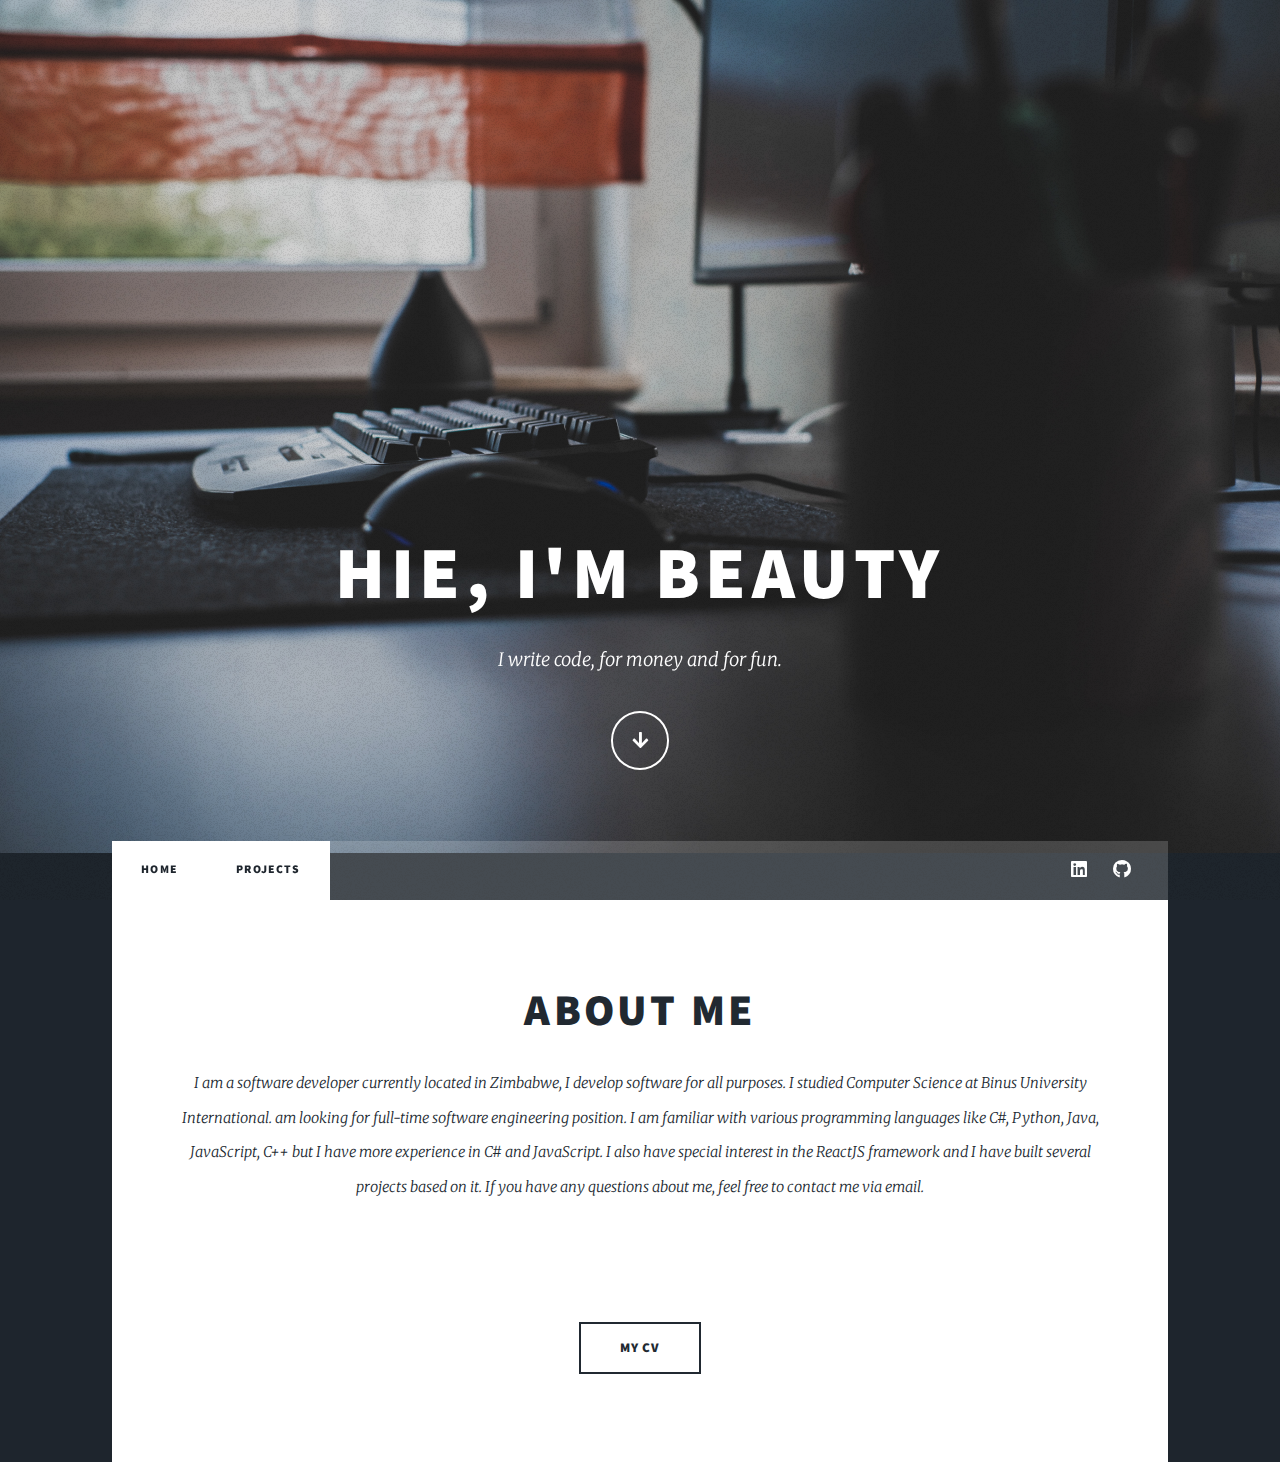
==== commit e7b6aa9a: "new descriptions" ====
--- a/index.html
+++ b/index.html
@@ -1,135 +1,92 @@
-<!DOCTYPE HTML>
+<!DOCTYPE html>
 
 <html>
-	<head>
-		<title>Portfolio by Tatenda</title>
-		<meta charset="utf-8" />
-		<meta name="viewport" content="width=device-width, initial-scale=1, user-scalable=no" />
-		<link rel="stylesheet" href="assets/css/main.css" />
-		<noscript><link rel="stylesheet" href="assets/css/noscript.css" /></noscript>
-	</head>
-	<body class="is-preload">
+  <head>
+    <title>Portfolio by Beauty</title>
+    <meta charset="utf-8" />
+    <meta
+      name="viewport"
+      content="width=device-width, initial-scale=1, user-scalable=no"
+    />
+    <link rel="stylesheet" href="assets/css/main.css" />
+    <noscript><link rel="stylesheet" href="assets/css/noscript.css"/></noscript>
+  </head>
+  <body class="is-preload">
+    <!-- Wrapper -->
+    <div id="wrapper" class="fade-in">
+      <!-- Intro -->
+      <div id="intro">
+        <h1>Hie, I'm Beauty</h1>
+        <p>I write code, for money and for fun.</p>
+        <ul class="actions">
+          <li>
+            <a
+              href="#header"
+              class="button icon solid solo fa-arrow-down scrolly"
+              >Continue</a
+            >
+          </li>
+        </ul>
+      </div>
 
-		<!-- Wrapper -->
-			<div id="wrapper" class="fade-in">
+      <!-- Header -->
+      <header id="header">
+        <a href="projects.html" class="logo">Portfolio</a>
+      </header>
 
-				<!-- Intro -->
-					<div id="intro">
-						<h1>Hie, I'm Beauty</h1>
-						<p>I develop software, anything interesting really.</p>
-						<ul class="actions">
-							<li><a href="#header" class="button icon solid solo fa-arrow-down scrolly">Continue</a></li>
-						</ul>
-					</div>
+      <!-- Nav -->
+      <nav id="nav">
+        <ul class="links">
+          <li class="active"><a href="index.html">Home</a></li>
+          <li class="active"><a href="projects.html">Projects</a></li>
+        </ul>
+        <ul class="icons">
+          <li>
+            <a
+              href="https://www.linkedin.com/in/beauty-tasara-263a631b1"
+              class="icon brands fa-linkedin"
+              ><span class="label">Linkedin</span></a
+            >
+          </li>
+          <li>
+            <a
+              href="https://github.com/beautytasara27"
+              class="icon brands fa-github"
+              ><span class="label">GitHub</span></a
+            >
+          </li>
+        </ul>
+      </nav>
 
-				<!-- Header -->
-					<header id="header">
-						<a href="index.html" class="logo">Portfolio</a>
-					</header>
+      <!-- Main -->
+      <div id="main">
+        <!-- Featured Post -->
+        <article class="post featured">
+          <header class="major">
+            <h2>About me</h2>
+            <p>
+              I am a software developer currently located in Zimbabwe, I
+              develop software for all purposes. I studied Computer Science at Binus University International.  am looking for full-time software engineering position.
+              I am familiar with various programming languages like C#, Python, Java, JavaScript, C++ but I have more experience in C# and JavaScript. I also have special interest in the ReactJS framework and I have built several 
+              projects based on it. If you have any questions about me, feel free to contact me via email.
+          </header>
+          <div href="" class="image main">
+            <img src="images/resized.jpg" alt="" />
+          </div>
 
-				<!-- Nav -->
-					<nav id="nav">
-						<ul class="links">
-							<li class="active"><a href="index.html">Home</a></li>
-						</ul>
-						<ul class="icons">
-							<li><a href="https://www.linkedin.com/in/beauty-tasara-263a631b1" class="icon brands fa-linkedin"><span class="label">Linkedin</span></a></li>
-							<li><a href="https://github.com/beautytasara27" class="icon brands fa-github"><span class="label">GitHub</span></a></li>
-						</ul>
-					</nav>
+          <ul class="actions special">
+            <li>
+              <a
+                href="https://drive.google.com/file/d/131yFMiPRzU1j66OeHDDwcb4eJAnkyr_R/view?usp=sharing"
+                class="button large"
+                >My CV</a
+              >
+            </li>
+          </ul>
+        </article>
 
-				<!-- Main -->
-					<div id="main">
-
-						<!-- Featured Post -->
-							<article class="post featured">
-								<header class="major">
-									<span class="date">November 25, 2020</span>
-									<h2><a href="generic.html">About me</a></h2>
-									
-								</header>
-								<a href="#" class="image main"><img src="images/white.png" alt="" /></a>
-								<ul class="actions special">
-									<li><a href="https://europa.eu/!tB99vh" class="button large">My CV</a></li>
-								</ul>
-							</article>
-
-						<!-- Posts -->
-							<section class="posts">
-								<article>
-									<header>
-										<span class="date">December 30, 2020</span>
-										<h2>Sluggy</h2>
-									</header>
-									<a href="#" class="image fit"><img src="images/snake.png" alt="" /></a>
-									<p>Sluggy is a 3D-game made by Babylon.js Framework. It renders using WebGL and can be played in the browser</p>
-									<ul class="actions special">
-										<li><a href="https://github.com/beautytasara27/Snake-3D" class="button">Code</a></li>
-									</ul>
-								</article>
-								<article>
-									<header>
-										<span class="date">January 18, 2021</span>
-										<h2><a href="https://docs.google.com/document/d/1-pWzr6bFxeD4vVXHt_oLM9utZjevt7snYj-57j9zfyo/edit?usp=sharing" >Extractive Text Summarization</a></h2>
-									</header>
-									<a href="#" class="image fit"><img src="images/summarization.png" alt="" /></a>
-									<p>This project compares two libraries used for text summarization, Bert and Textrank.</p>
-									<ul class="actions special">
-										<li><a href="#" class="button">Code</a></li>
-									</ul>
-								</article>
-								<!--<article>
-									<header>
-										<span class="date">April 18, 2017</span>
-										<h2><a href="#">Ante mattis<br />
-										interdum dolor</a></h2>
-									</header>
-									<a href="#" class="image fit"><img src="images/pic04.jpg" alt="" /></a>
-									<p>Donec eget ex magna. Interdum et malesuada fames ac ante ipsum primis in faucibus. Pellentesque venenatis dolor imperdiet dolor mattis sagittis magna etiam.</p>
-									<ul class="actions special">
-										<li><a href="#" class="button">Full Story</a></li>
-									</ul>
-								</article>
-								<article>
-									<header>
-										<span class="date">April 14, 2017</span>
-										<h2><a href="#">Tempus sed<br />
-										nulla imperdiet</a></h2>
-									</header>
-									<a href="#" class="image fit"><img src="images/pic05.jpg" alt="" /></a>
-									<p>Donec eget ex magna. Interdum et malesuada fames ac ante ipsum primis in faucibus. Pellentesque venenatis dolor imperdiet dolor mattis sagittis magna etiam.</p>
-									<ul class="actions special">
-										<li><a href="#" class="button">Full Story</a></li>
-									</ul>
-								</article>
-								<article>
-									<header>
-										<span class="date">April 11, 2017</span>
-										<h2><a href="#">Odio magna<br />
-										sed consectetur</a></h2>
-									</header>
-									<a href="#" class="image fit"><img src="images/pic06.jpg" alt="" /></a>
-									<p>Donec eget ex magna. Interdum et malesuada fames ac ante ipsum primis in faucibus. Pellentesque venenatis dolor imperdiet dolor mattis sagittis magna etiam.</p>
-									<ul class="actions special">
-										<li><a href="#" class="button">Full Story</a></li>
-									</ul>
-								</article>
-								<article>
-									<header>
-										<span class="date">April 7, 2017</span>
-										<h2><a href="#">Augue lorem<br />
-										primis vestibulum</a></h2>
-									</header>
-									<a href="#" class="image fit"><img src="images/pic07.jpg" alt="" /></a>
-									<p>Donec eget ex magna. Interdum et malesuada fames ac ante ipsum primis in faucibus. Pellentesque venenatis dolor imperdiet dolor mattis sagittis magna etiam.</p>
-									<ul class="actions special">
-										<li><a href="#" class="button">Full Story</a></li>
-									</ul>
-								</article>-->
-							</section>
-
-						<!-- Footer -->
-						<!--<footer>
+        <!-- Footer -->
+        <!--<footer>
 								<div class="pagination">
 								
 									<a href="#" class="page active">1</a>
@@ -142,12 +99,9 @@
 									<a href="#" class="next">Next</a>
 								</div>
 							</footer>
-						-->
-						
-
-					</div>
-
-				<!-- Footer -->
+						--></div>
+      <!-- 
+			
 					<footer id="footer">
 						<section>
 							<form method="post" action="#">
@@ -193,22 +147,20 @@
 							</section>
 						</section>
 					</footer>
-
-				<!-- Copyright
+				 -->
+      <!-- Copyright
 					<div id="copyright">
 						<ul><li>&copy; Untitled</li><li>Design: <a href="https://html5up.net">HTML5 UP</a></li></ul>
 					</div>-->
+    </div>
 
-			</div>
-
-		<!-- Scripts -->
-			<script src="assets/js/jquery.min.js"></script>
-			<script src="assets/js/jquery.scrollex.min.js"></script>
-			<script src="assets/js/jquery.scrolly.min.js"></script>
-			<script src="assets/js/browser.min.js"></script>
-			<script src="assets/js/breakpoints.min.js"></script>
-			<script src="assets/js/util.js"></script>
-			<script src="assets/js/main.js"></script>
-
-	</body>
-</html>+    <!-- Scripts -->
+    <script src="assets/js/jquery.min.js"></script>
+    <script src="assets/js/jquery.scrollex.min.js"></script>
+    <script src="assets/js/jquery.scrolly.min.js"></script>
+    <script src="assets/js/browser.min.js"></script>
+    <script src="assets/js/breakpoints.min.js"></script>
+    <script src="assets/js/util.js"></script>
+    <script src="assets/js/main.js"></script>
+  </body>
+</html>
--- a/assets/css/main.css
+++ b/assets/css/main.css
@@ -173,6 +173,7 @@
 
 	em, i {
 		font-style: italic;
+		color: grey;
 	}
 
 	p {
@@ -2636,14 +2637,21 @@
 			display: block;
 			margin: 4rem 0;
 			width: 100%;
-		}
+			
+		} 
 
 			.image.main:first-child {
 				margin-top: 0;
 			}
+		
 
 			.image.main img {
-				width: 100%;
+				display: block;
+				width: 20%;
+				border-radius: 120px;
+				margin-left: auto;
+				margin-right: auto;
+				
 			}
 
 		@media screen and (max-width: 736px) {
@@ -3787,7 +3795,7 @@
 			}
 
 			#main > .post header.major > h1, #main > .post header.major h2 {
-				font-size: 4rem;
+				font-size: 3rem;
 				line-height: 1.1;
 				margin: 0 0 2rem 0;
 			}
